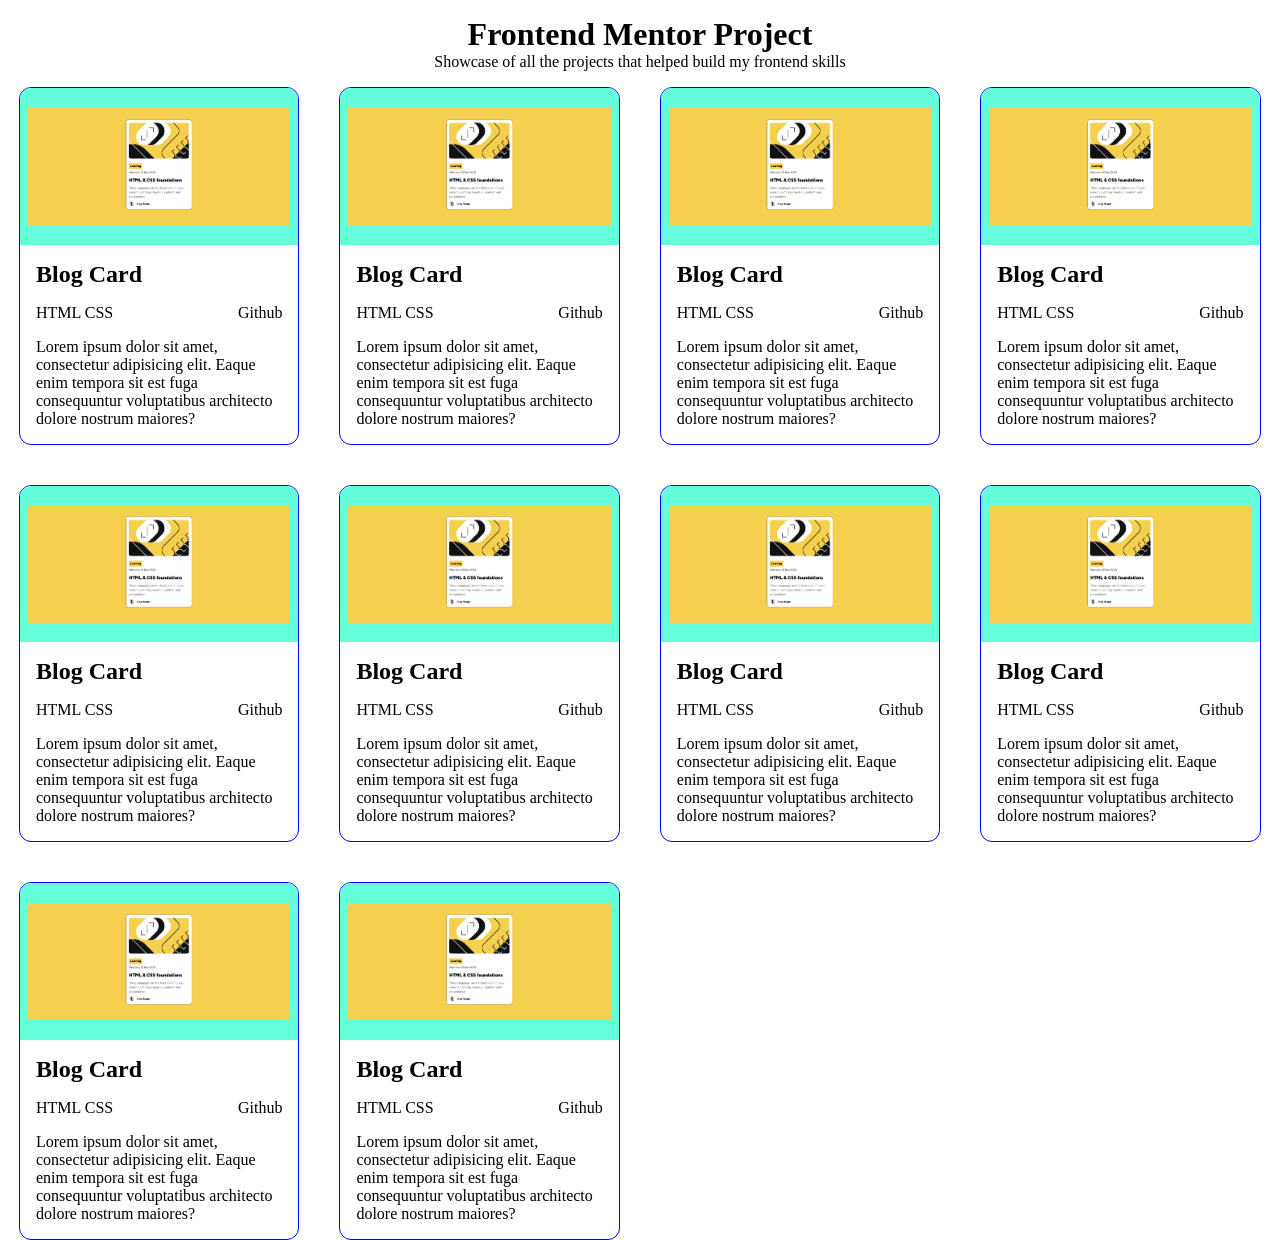
==== frontend-projects/index.html @ eab8a171 "Add frontend project images and create index and style files for project part of my portfolio" ====
<!doctype html>
<html lang="en">
  <head>
    <meta charset="UTF-8" />
    <meta name="viewport" content="width=device-width, initial-scale=1.0" />
    <title>My Frontend Mentor Projects</title>
    <link rel="stylesheet" href="style.css" />
  </head>
  <body>
    <header class="project-details">
      <h1 class="project-title">Frontend Mentor Project</h1>
      <p class="project-subtitle">
        Showcase of all the projects that helped build my frontend skills
      </p>
    </header>
    <div class="project-list">
      <main class="project-container">
      <section class="project-card">
        <div class="project-img">
          <img
            src="./frontend-project-images/blog-card.png"
            alt="image of project 1"
          />
        </div>
        <article class="project-content">
          <h2 class="project-name"><a href="">Blog Card</a></h2>
          <section class="project-stack">
            <div class="stack">
              <span class="blue">HTML</span>
              <span class="blue">CSS</span>
            </div>

            <div class="github-repo"><a href="">Github</a></div>
          </section>
          <p class="project-summary">
            Lorem ipsum dolor sit amet, consectetur adipisicing elit. Eaque enim
            tempora sit est fuga consequuntur voluptatibus architecto dolore
            nostrum maiores?
          </p>
        </article>
      </section>
      <section class="project-card">
        <div class="project-img">
          <img
            src="./frontend-project-images/blog-card.png"
            alt="image of project 1"
          />
        </div>
        <article class="project-content">
          <h2 class="project-name"><a href="">Blog Card</a></h2>
          <section class="project-stack">
            <div class="stack">
              <span class="blue">HTML</span>
              <span class="blue">CSS</span>
            </div>

            <div class="github-repo"><a href="">Github</a></div>
          </section>
          <p class="project-summary">
            Lorem ipsum dolor sit amet, consectetur adipisicing elit. Eaque enim
            tempora sit est fuga consequuntur voluptatibus architecto dolore
            nostrum maiores?
          </p>
        </article>
      </section>
      <section class="project-card">
        <div class="project-img">
          <img
            src="./frontend-project-images/blog-card.png"
            alt="image of project 1"
          />
        </div>
        <article class="project-content">
          <h2 class="project-name"><a href="">Blog Card</a></h2>
          <section class="project-stack">
            <div class="stack">
              <span class="blue">HTML</span>
              <span class="blue">CSS</span>
            </div>

            <div class="github-repo"><a href="">Github</a></div>
          </section>
          <p class="project-summary">
            Lorem ipsum dolor sit amet, consectetur adipisicing elit. Eaque enim
            tempora sit est fuga consequuntur voluptatibus architecto dolore
            nostrum maiores?
          </p>
        </article>
      </section>
      <section class="project-card">
        <div class="project-img">
          <img
            src="./frontend-project-images/blog-card.png"
            alt="image of project 1"
          />
        </div>
        <article class="project-content">
          <h2 class="project-name"><a href="">Blog Card</a></h2>
          <section class="project-stack">
            <div class="stack">
              <span class="blue">HTML</span>
              <span class="blue">CSS</span>
            </div>

            <div class="github-repo"><a href="">Github</a></div>
          </section>
          <p class="project-summary">
            Lorem ipsum dolor sit amet, consectetur adipisicing elit. Eaque enim
            tempora sit est fuga consequuntur voluptatibus architecto dolore
            nostrum maiores?
          </p>
        </article>
      </section>
      <section class="project-card">
        <div class="project-img">
          <img
            src="./frontend-project-images/blog-card.png"
            alt="image of project 1"
          />
        </div>
        <article class="project-content">
          <h2 class="project-name"><a href="">Blog Card</a></h2>
          <section class="project-stack">
            <div class="stack">
              <span class="blue">HTML</span>
              <span class="blue">CSS</span>
            </div>

            <div class="github-repo"><a href="">Github</a></div>
          </section>
          <p class="project-summary">
            Lorem ipsum dolor sit amet, consectetur adipisicing elit. Eaque enim
            tempora sit est fuga consequuntur voluptatibus architecto dolore
            nostrum maiores?
          </p>
        </article>
      </section>
      <section class="project-card">
        <div class="project-img">
          <img
            src="./frontend-project-images/blog-card.png"
            alt="image of project 1"
          />
        </div>
        <article class="project-content">
          <h2 class="project-name"><a href="">Blog Card</a></h2>
          <section class="project-stack">
            <div class="stack">
              <span class="blue">HTML</span>
              <span class="blue">CSS</span>
            </div>

            <div class="github-repo"><a href="">Github</a></div>
          </section>
          <p class="project-summary">
            Lorem ipsum dolor sit amet, consectetur adipisicing elit. Eaque enim
            tempora sit est fuga consequuntur voluptatibus architecto dolore
            nostrum maiores?
          </p>
        </article>
      </section>
      <section class="project-card">
        <div class="project-img">
          <img
            src="./frontend-project-images/blog-card.png"
            alt="image of project 1"
          />
        </div>
        <article class="project-content">
          <h2 class="project-name"><a href="">Blog Card</a></h2>
          <section class="project-stack">
            <div class="stack">
              <span class="blue">HTML</span>
              <span class="blue">CSS</span>
            </div>

            <div class="github-repo"><a href="">Github</a></div>
          </section>
          <p class="project-summary">
            Lorem ipsum dolor sit amet, consectetur adipisicing elit. Eaque enim
            tempora sit est fuga consequuntur voluptatibus architecto dolore
            nostrum maiores?
          </p>
        </article>
      </section>
      <section class="project-card">
        <div class="project-img">
          <img
            src="./frontend-project-images/blog-card.png"
            alt="image of project 1"
          />
        </div>
        <article class="project-content">
          <h2 class="project-name"><a href="">Blog Card</a></h2>
          <section class="project-stack">
            <div class="stack">
              <span class="blue">HTML</span>
              <span class="blue">CSS</span>
            </div>

            <div class="github-repo"><a href="">Github</a></div>
          </section>
          <p class="project-summary">
            Lorem ipsum dolor sit amet, consectetur adipisicing elit. Eaque enim
            tempora sit est fuga consequuntur voluptatibus architecto dolore
            nostrum maiores?
          </p>
        </article>
      </section>
      <section class="project-card">
        <div class="project-img">
          <img
            src="./frontend-project-images/blog-card.png"
            alt="image of project 1"
          />
        </div>
        <article class="project-content">
          <h2 class="project-name"><a href="">Blog Card</a></h2>
          <section class="project-stack">
            <div class="stack">
              <span class="blue">HTML</span>
              <span class="blue">CSS</span>
            </div>

            <div class="github-repo"><a href="">Github</a></div>
          </section>
          <p class="project-summary">
            Lorem ipsum dolor sit amet, consectetur adipisicing elit. Eaque enim
            tempora sit est fuga consequuntur voluptatibus architecto dolore
            nostrum maiores?
          </p>
        </article>
      </section>
      <section class="project-card">
        <div class="project-img">
          <img
            src="./frontend-project-images/blog-card.png"
            alt="image of project 1"
          />
        </div>
        <article class="project-content">
          <h2 class="project-name"><a href="">Blog Card</a></h2>
          <section class="project-stack">
            <div class="stack">
              <span class="blue">HTML</span>
              <span class="blue">CSS</span>
            </div>

            <div class="github-repo"><a href="">Github</a></div>
          </section>
          <p class="project-summary">
            Lorem ipsum dolor sit amet, consectetur adipisicing elit. Eaque enim
            tempora sit est fuga consequuntur voluptatibus architecto dolore
            nostrum maiores?
          </p>
        </article>
      </section>
      </main>
    </div>
  </body>
</html>
---- frontend-projects/style.css ----
*,
*::before,
*::after {
  box-sizing: border-box;
  margin: 0;
  padding: 0;
}
:root{
  --main-bg-color : #1a1a1a;
  --secondary-color : #64ffda;
  --neutral: #ffffff;

}
body {
  padding-inline: 1.2em;
  min-height: 100dvh;
  width: 100%;
  /* color: var(--neutral); */
  /* background-color: var(--main-bg-color); */
}
.project-details {
  text-align: center;
  padding: 1em;
}
.project-list {
  width: 100%;
  container: project-list / inline-size;
}

.project-container {
  display: grid;
  grid-template-columns: minmax(0, 1fr);
  justify-content: center;
  align-items: center;
  gap: 2.5em;
  width: 100%;
}

.project-card {
  border: 1px blue solid;
  width: 100%;
  display: flex;
  flex-direction: column;
  align-items: center;
  justify-content: center;
  border-radius: 12px;
  overflow: hidden;
}
img {
  vertical-align: middle;
}
.project-img{
  width: 100%;
  aspect-ratio: 16 /9;
  display: grid;
  place-items: center;
  overflow: hidden;
  padding: 0.5rem;
  background-color: var(--secondary-color);
}
.project-img img {
  width: auto;
  height: auto;
  max-width: 100%;
  max-height: 100%;
  object-fit: contain;
}
.project-content {
  display: flex;
  flex-direction: column;
  justify-content: center;
  align-items: start;
  width: 100%;
  gap: clamp(0.5rem, 15vw, 1rem);
  padding: clamp(0.2rem, 5vw, 1rem);
}
.project-stack {
  display: flex;
  justify-content: center;
  justify-content: space-between;
  align-items: center;
  width: 100%;
  /* gap: clamp(1rem, 15vw, 2rem); */
}
a{
  color: black;
  text-decoration: none;
}
a:hover,
a:focus-visible{
  text-decoration:underline;
}

@container project-list (min-width: 34rem) {
  .project-container {
    grid-template-columns: repeat(2, minmax(0, 1fr));
  }

  .project-content {
    gap: 1rem;
    padding: 1rem;
  }
}

@container project-list (min-width: 52rem) {
  .project-container {
    grid-template-columns: repeat(3, minmax(0, 1fr));
  }
}

@container project-list (min-width: 70rem) {
  .project-container {
    grid-template-columns: repeat(4, minmax(0, 1fr));
  }
}
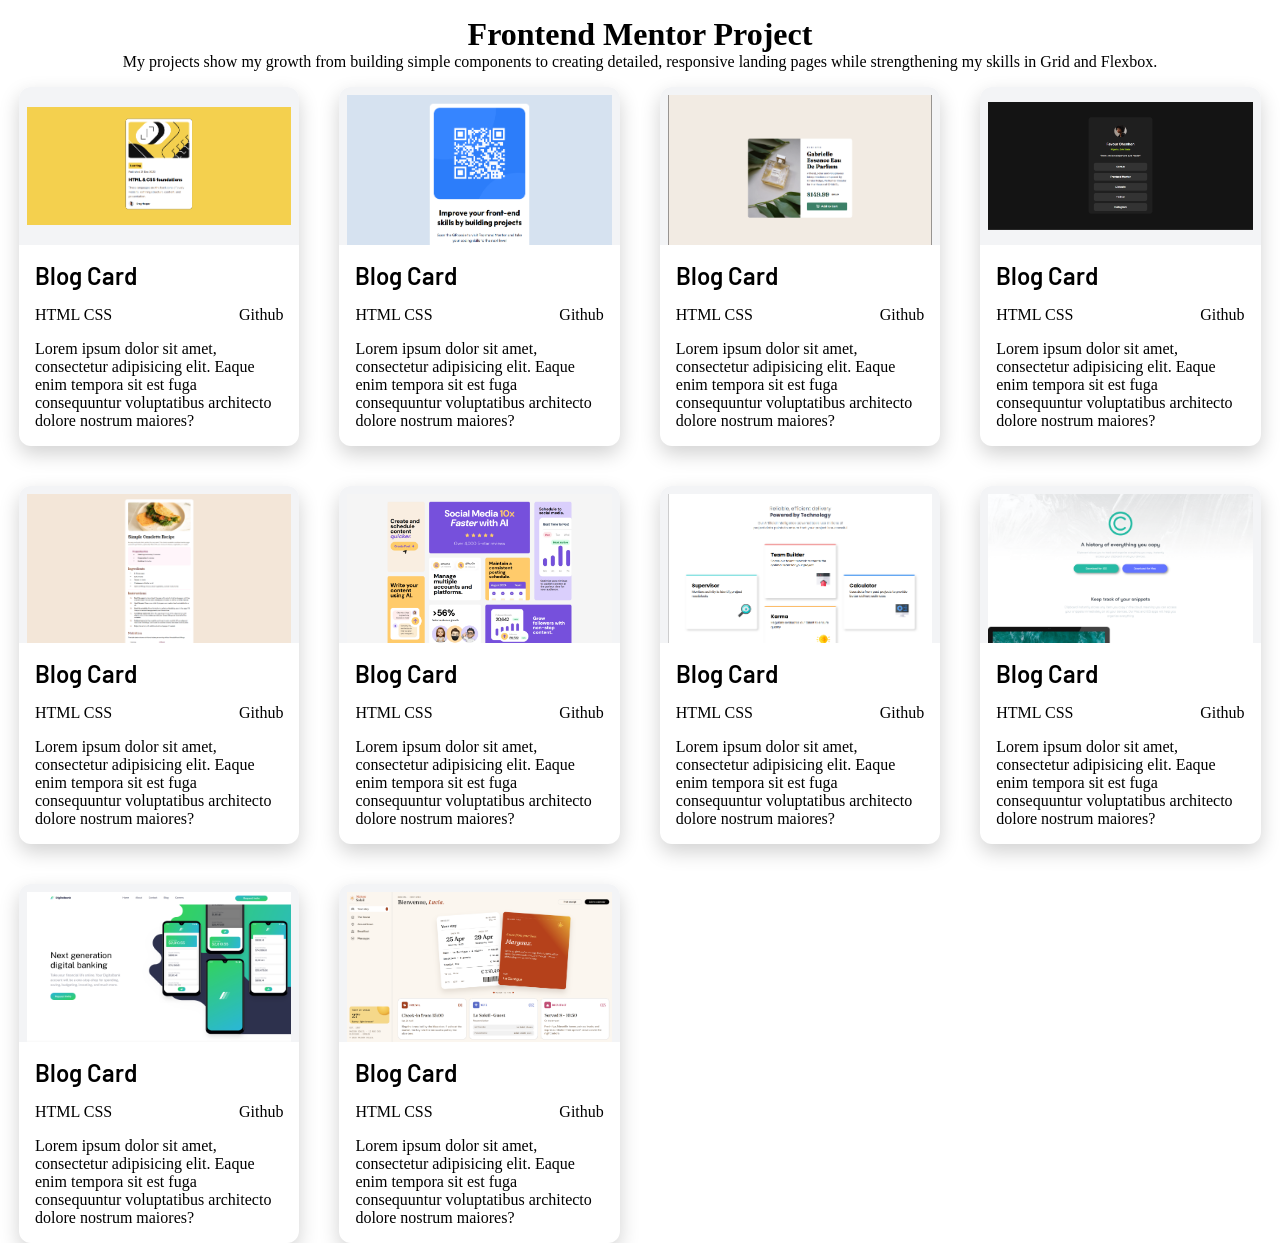
==== commit a3eda5c9: "Update project descriptions and replace image sources in index.html; enhance styles in style.css and" ====
--- a/frontend-projects/index.html
+++ b/frontend-projects/index.html
@@ -10,7 +10,7 @@
     <header class="project-details">
       <h1 class="project-title">Frontend Mentor Project</h1>
       <p class="project-subtitle">
-        Showcase of all the projects that helped build my frontend skills
+        My projects show my growth from building simple components to creating detailed, responsive landing pages while strengthening my skills in Grid and Flexbox.
       </p>
     </header>
     <div class="project-list">
@@ -42,199 +42,199 @@
       <section class="project-card">
         <div class="project-img">
           <img
-            src="./frontend-project-images/blog-card.png"
-            alt="image of project 1"
-          />
-        </div>
-        <article class="project-content">
-          <h2 class="project-name"><a href="">Blog Card</a></h2>
-          <section class="project-stack">
-            <div class="stack">
-              <span class="blue">HTML</span>
-              <span class="blue">CSS</span>
-            </div>
-
-            <div class="github-repo"><a href="">Github</a></div>
-          </section>
-          <p class="project-summary">
-            Lorem ipsum dolor sit amet, consectetur adipisicing elit. Eaque enim
-            tempora sit est fuga consequuntur voluptatibus architecto dolore
-            nostrum maiores?
-          </p>
-        </article>
-      </section>
-      <section class="project-card">
-        <div class="project-img">
-          <img
-            src="./frontend-project-images/blog-card.png"
-            alt="image of project 1"
-          />
-        </div>
-        <article class="project-content">
-          <h2 class="project-name"><a href="">Blog Card</a></h2>
-          <section class="project-stack">
-            <div class="stack">
-              <span class="blue">HTML</span>
-              <span class="blue">CSS</span>
-            </div>
-
-            <div class="github-repo"><a href="">Github</a></div>
-          </section>
-          <p class="project-summary">
-            Lorem ipsum dolor sit amet, consectetur adipisicing elit. Eaque enim
-            tempora sit est fuga consequuntur voluptatibus architecto dolore
-            nostrum maiores?
-          </p>
-        </article>
-      </section>
-      <section class="project-card">
-        <div class="project-img">
-          <img
-            src="./frontend-project-images/blog-card.png"
-            alt="image of project 1"
-          />
-        </div>
-        <article class="project-content">
-          <h2 class="project-name"><a href="">Blog Card</a></h2>
-          <section class="project-stack">
-            <div class="stack">
-              <span class="blue">HTML</span>
-              <span class="blue">CSS</span>
-            </div>
-
-            <div class="github-repo"><a href="">Github</a></div>
-          </section>
-          <p class="project-summary">
-            Lorem ipsum dolor sit amet, consectetur adipisicing elit. Eaque enim
-            tempora sit est fuga consequuntur voluptatibus architecto dolore
-            nostrum maiores?
-          </p>
-        </article>
-      </section>
-      <section class="project-card">
-        <div class="project-img">
-          <img
-            src="./frontend-project-images/blog-card.png"
-            alt="image of project 1"
-          />
-        </div>
-        <article class="project-content">
-          <h2 class="project-name"><a href="">Blog Card</a></h2>
-          <section class="project-stack">
-            <div class="stack">
-              <span class="blue">HTML</span>
-              <span class="blue">CSS</span>
-            </div>
-
-            <div class="github-repo"><a href="">Github</a></div>
-          </section>
-          <p class="project-summary">
-            Lorem ipsum dolor sit amet, consectetur adipisicing elit. Eaque enim
-            tempora sit est fuga consequuntur voluptatibus architecto dolore
-            nostrum maiores?
-          </p>
-        </article>
-      </section>
-      <section class="project-card">
-        <div class="project-img">
-          <img
-            src="./frontend-project-images/blog-card.png"
-            alt="image of project 1"
-          />
-        </div>
-        <article class="project-content">
-          <h2 class="project-name"><a href="">Blog Card</a></h2>
-          <section class="project-stack">
-            <div class="stack">
-              <span class="blue">HTML</span>
-              <span class="blue">CSS</span>
-            </div>
-
-            <div class="github-repo"><a href="">Github</a></div>
-          </section>
-          <p class="project-summary">
-            Lorem ipsum dolor sit amet, consectetur adipisicing elit. Eaque enim
-            tempora sit est fuga consequuntur voluptatibus architecto dolore
-            nostrum maiores?
-          </p>
-        </article>
-      </section>
-      <section class="project-card">
-        <div class="project-img">
-          <img
-            src="./frontend-project-images/blog-card.png"
-            alt="image of project 1"
-          />
-        </div>
-        <article class="project-content">
-          <h2 class="project-name"><a href="">Blog Card</a></h2>
-          <section class="project-stack">
-            <div class="stack">
-              <span class="blue">HTML</span>
-              <span class="blue">CSS</span>
-            </div>
-
-            <div class="github-repo"><a href="">Github</a></div>
-          </section>
-          <p class="project-summary">
-            Lorem ipsum dolor sit amet, consectetur adipisicing elit. Eaque enim
-            tempora sit est fuga consequuntur voluptatibus architecto dolore
-            nostrum maiores?
-          </p>
-        </article>
-      </section>
-      <section class="project-card">
-        <div class="project-img">
-          <img
-            src="./frontend-project-images/blog-card.png"
-            alt="image of project 1"
-          />
-        </div>
-        <article class="project-content">
-          <h2 class="project-name"><a href="">Blog Card</a></h2>
-          <section class="project-stack">
-            <div class="stack">
-              <span class="blue">HTML</span>
-              <span class="blue">CSS</span>
-            </div>
-
-            <div class="github-repo"><a href="">Github</a></div>
-          </section>
-          <p class="project-summary">
-            Lorem ipsum dolor sit amet, consectetur adipisicing elit. Eaque enim
-            tempora sit est fuga consequuntur voluptatibus architecto dolore
-            nostrum maiores?
-          </p>
-        </article>
-      </section>
-      <section class="project-card">
-        <div class="project-img">
-          <img
-            src="./frontend-project-images/blog-card.png"
-            alt="image of project 1"
-          />
-        </div>
-        <article class="project-content">
-          <h2 class="project-name"><a href="">Blog Card</a></h2>
-          <section class="project-stack">
-            <div class="stack">
-              <span class="blue">HTML</span>
-              <span class="blue">CSS</span>
-            </div>
-
-            <div class="github-repo"><a href="">Github</a></div>
-          </section>
-          <p class="project-summary">
-            Lorem ipsum dolor sit amet, consectetur adipisicing elit. Eaque enim
-            tempora sit est fuga consequuntur voluptatibus architecto dolore
-            nostrum maiores?
-          </p>
-        </article>
-      </section>
-      <section class="project-card">
-        <div class="project-img">
-          <img
-            src="./frontend-project-images/blog-card.png"
+            src="./frontend-project-images/Qrcode.png"
+            alt="image of project 1"
+          />
+        </div>
+        <article class="project-content">
+          <h2 class="project-name"><a href="">Blog Card</a></h2>
+          <section class="project-stack">
+            <div class="stack">
+              <span class="blue">HTML</span>
+              <span class="blue">CSS</span>
+            </div>
+
+            <div class="github-repo"><a href="">Github</a></div>
+          </section>
+          <p class="project-summary">
+            Lorem ipsum dolor sit amet, consectetur adipisicing elit. Eaque enim
+            tempora sit est fuga consequuntur voluptatibus architecto dolore
+            nostrum maiores?
+          </p>
+        </article>
+      </section>
+      <section class="project-card">
+        <div class="project-img">
+          <img
+            src="./frontend-project-images/product-card.png"
+            alt="image of project 1"
+          />
+        </div>
+        <article class="project-content">
+          <h2 class="project-name"><a href="">Blog Card</a></h2>
+          <section class="project-stack">
+            <div class="stack">
+              <span class="blue">HTML</span>
+              <span class="blue">CSS</span>
+            </div>
+
+            <div class="github-repo"><a href="">Github</a></div>
+          </section>
+          <p class="project-summary">
+            Lorem ipsum dolor sit amet, consectetur adipisicing elit. Eaque enim
+            tempora sit est fuga consequuntur voluptatibus architecto dolore
+            nostrum maiores?
+          </p>
+        </article>
+      </section>
+      <section class="project-card">
+        <div class="project-img">
+          <img
+            src="./frontend-project-images/social-link-card.png"
+            alt="image of project 1"
+          />
+        </div>
+        <article class="project-content">
+          <h2 class="project-name"><a href="">Blog Card</a></h2>
+          <section class="project-stack">
+            <div class="stack">
+              <span class="blue">HTML</span>
+              <span class="blue">CSS</span>
+            </div>
+
+            <div class="github-repo"><a href="">Github</a></div>
+          </section>
+          <p class="project-summary">
+            Lorem ipsum dolor sit amet, consectetur adipisicing elit. Eaque enim
+            tempora sit est fuga consequuntur voluptatibus architecto dolore
+            nostrum maiores?
+          </p>
+        </article>
+      </section>
+      <section class="project-card">
+        <div class="project-img">
+          <img
+            src="./frontend-project-images/recipe-card.png"
+            alt="image of project 1"
+          />
+        </div>
+        <article class="project-content">
+          <h2 class="project-name"><a href="">Blog Card</a></h2>
+          <section class="project-stack">
+            <div class="stack">
+              <span class="blue">HTML</span>
+              <span class="blue">CSS</span>
+            </div>
+
+            <div class="github-repo"><a href="">Github</a></div>
+          </section>
+          <p class="project-summary">
+            Lorem ipsum dolor sit amet, consectetur adipisicing elit. Eaque enim
+            tempora sit est fuga consequuntur voluptatibus architecto dolore
+            nostrum maiores?
+          </p>
+        </article>
+      </section>
+      <section class="project-card">
+        <div class="project-img">
+          <img
+            src="./frontend-project-images/bento-card.png"
+            alt="image of project 1"
+          />
+        </div>
+        <article class="project-content">
+          <h2 class="project-name"><a href="">Blog Card</a></h2>
+          <section class="project-stack">
+            <div class="stack">
+              <span class="blue">HTML</span>
+              <span class="blue">CSS</span>
+            </div>
+
+            <div class="github-repo"><a href="">Github</a></div>
+          </section>
+          <p class="project-summary">
+            Lorem ipsum dolor sit amet, consectetur adipisicing elit. Eaque enim
+            tempora sit est fuga consequuntur voluptatibus architecto dolore
+            nostrum maiores?
+          </p>
+        </article>
+      </section>
+      <section class="project-card">
+        <div class="project-img">
+          <img
+            src="./frontend-project-images/four-cards.png"
+            alt="image of project 1"
+          />
+        </div>
+        <article class="project-content">
+          <h2 class="project-name"><a href="">Blog Card</a></h2>
+          <section class="project-stack">
+            <div class="stack">
+              <span class="blue">HTML</span>
+              <span class="blue">CSS</span>
+            </div>
+
+            <div class="github-repo"><a href="">Github</a></div>
+          </section>
+          <p class="project-summary">
+            Lorem ipsum dolor sit amet, consectetur adipisicing elit. Eaque enim
+            tempora sit est fuga consequuntur voluptatibus architecto dolore
+            nostrum maiores?
+          </p>
+        </article>
+      </section>
+      <section class="project-card">
+        <div class="project-img">
+          <img
+            src="./frontend-project-images/clipboard-landing-page.png"
+            alt="image of project 1"
+          />
+        </div>
+        <article class="project-content">
+          <h2 class="project-name"><a href="">Blog Card</a></h2>
+          <section class="project-stack">
+            <div class="stack">
+              <span class="blue">HTML</span>
+              <span class="blue">CSS</span>
+            </div>
+
+            <div class="github-repo"><a href="">Github</a></div>
+          </section>
+          <p class="project-summary">
+            Lorem ipsum dolor sit amet, consectetur adipisicing elit. Eaque enim
+            tempora sit est fuga consequuntur voluptatibus architecto dolore
+            nostrum maiores?
+          </p>
+        </article>
+      </section>
+      <section class="project-card">
+        <div class="project-img">
+          <img
+            src="./frontend-project-images/digitalbank-page.png"
+            alt="image of project 1"
+          />
+        </div>
+        <article class="project-content">
+          <h2 class="project-name"><a href="">Blog Card</a></h2>
+          <section class="project-stack">
+            <div class="stack">
+              <span class="blue">HTML</span>
+              <span class="blue">CSS</span>
+            </div>
+
+            <div class="github-repo"><a href="">Github</a></div>
+          </section>
+          <p class="project-summary">
+            Lorem ipsum dolor sit amet, consectetur adipisicing elit. Eaque enim
+            tempora sit est fuga consequuntur voluptatibus architecto dolore
+            nostrum maiores?
+          </p>
+        </article>
+      </section>
+      <section class="project-card">
+        <div class="project-img">
+          <img
+            src="./frontend-project-images/hostel-landing-page.png"
             alt="image of project 1"
           />
         </div>
--- a/frontend-projects/style.css
+++ b/frontend-projects/style.css
@@ -1,3 +1,4 @@
+@import url('https://fonts.googleapis.com/css2?family=Barlow:ital,wght@0,100;0,200;0,300;0,400;0,500;0,600;0,700;0,800;0,900;1,100;1,200;1,300;1,400;1,500;1,600;1,700;1,800;1,900&family=Heebo:wght@100..900&display=swap');
 *,
 *::before,
 *::after {
@@ -9,12 +10,15 @@
   --main-bg-color : #1a1a1a;
   --secondary-color : #64ffda;
   --neutral: #ffffff;
-
+ --preview-bg: #f3f4f6;
+ --main-text:  "Heebo", sans-serif;
+ --header-text : "Barlow", sans-serif;
 }
 body {
   padding-inline: 1.2em;
   min-height: 100dvh;
   width: 100%;
+
   /* color: var(--neutral); */
   /* background-color: var(--main-bg-color); */
 }
@@ -26,7 +30,13 @@
   width: 100%;
   container: project-list / inline-size;
 }
-
+h2{
+  font-family: var(--header-text);
+  font-weight: 600;
+}
+p{
+  font-family: var(--main-bg-color);
+}
 .project-container {
   display: grid;
   grid-template-columns: minmax(0, 1fr);
@@ -37,8 +47,9 @@
 }
 
 .project-card {
-  border: 1px blue solid;
+  /* border: 1px blue solid; */
   width: 100%;
+  box-shadow: 0 8px 20px rgb(0 0 0 / 18%);
   display: flex;
   flex-direction: column;
   align-items: center;
@@ -56,7 +67,7 @@
   place-items: center;
   overflow: hidden;
   padding: 0.5rem;
-  background-color: var(--secondary-color);
+ background-color: var(--preview-bg);
 }
 .project-img img {
   width: auto;
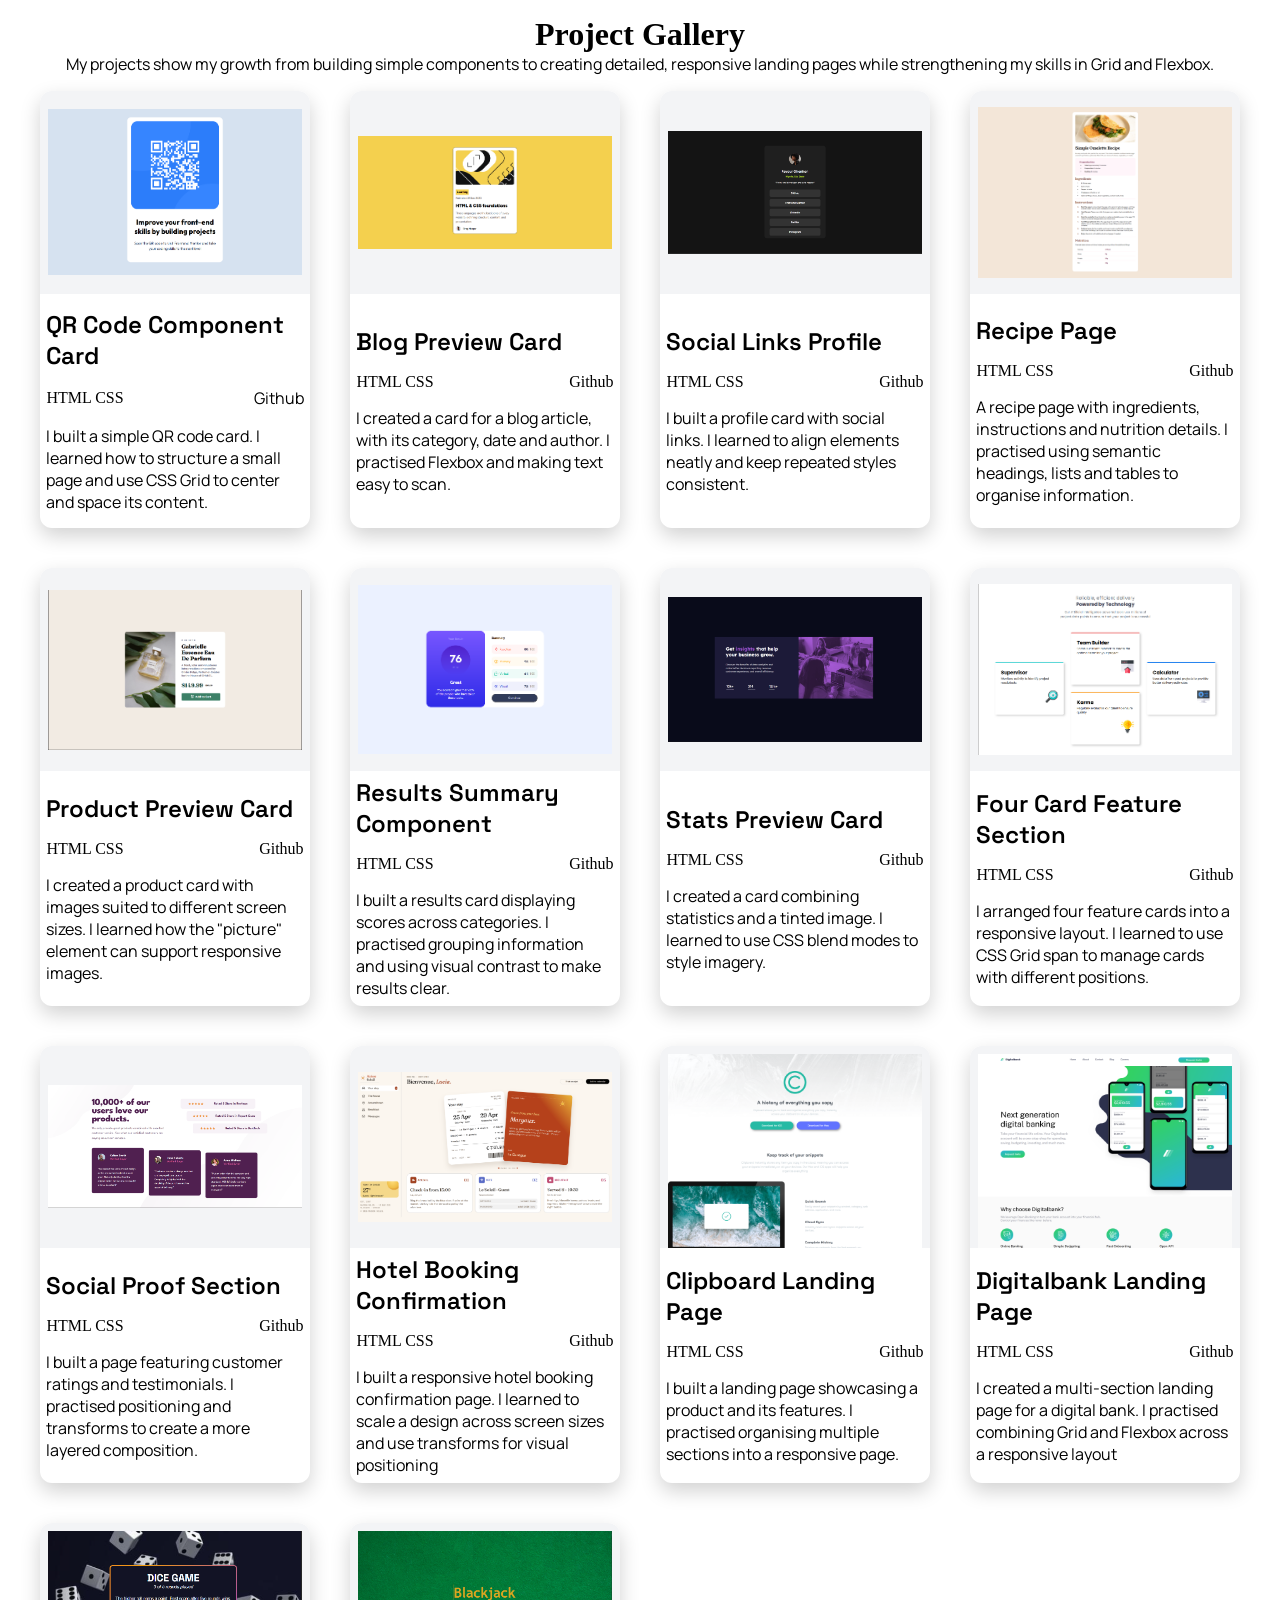
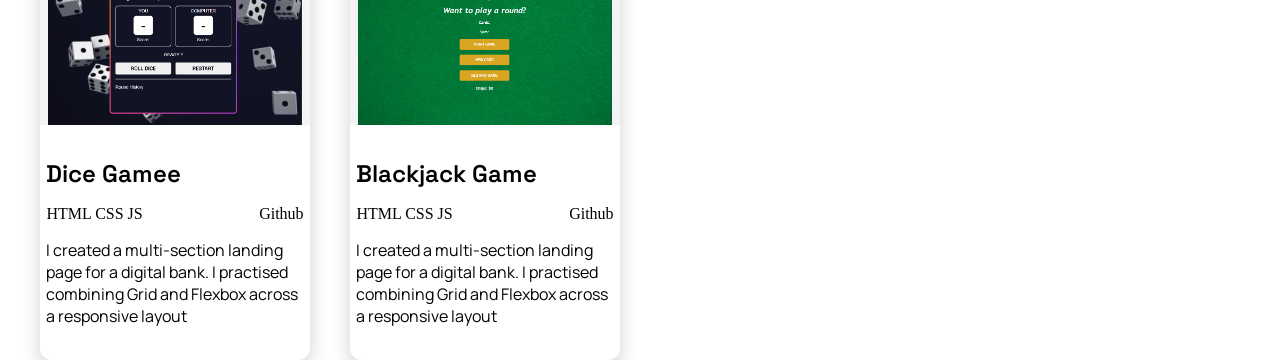
==== commit f994ef35: "Add project gallery and update project details in index.html; include new images for frontend projec" ====
--- a/frontend-projects/index.html
+++ b/frontend-projects/index.html
@@ -4,258 +4,333 @@
     <meta charset="UTF-8" />
     <meta name="viewport" content="width=device-width, initial-scale=1.0" />
     <title>My Frontend Mentor Projects</title>
-    <link rel="stylesheet" href="style.css" />
+    <link rel="stylesheet" href="gallery.css" />
   </head>
   <body>
     <header class="project-details">
-      <h1 class="project-title">Frontend Mentor Project</h1>
+      <h1 class="project-title">Project Gallery</h1>
       <p class="project-subtitle">
         My projects show my growth from building simple components to creating detailed, responsive landing pages while strengthening my skills in Grid and Flexbox.
       </p>
     </header>
-    <div class="project-list">
-      <main class="project-container">
-      <section class="project-card">
-        <div class="project-img">
-          <img
-            src="./frontend-project-images/blog-card.png"
-            alt="image of project 1"
-          />
-        </div>
-        <article class="project-content">
-          <h2 class="project-name"><a href="">Blog Card</a></h2>
-          <section class="project-stack">
-            <div class="stack">
-              <span class="blue">HTML</span>
-              <span class="blue">CSS</span>
-            </div>
-
-            <div class="github-repo"><a href="">Github</a></div>
-          </section>
-          <p class="project-summary">
-            Lorem ipsum dolor sit amet, consectetur adipisicing elit. Eaque enim
-            tempora sit est fuga consequuntur voluptatibus architecto dolore
-            nostrum maiores?
-          </p>
-        </article>
-      </section>
-      <section class="project-card">
-        <div class="project-img">
-          <img
-            src="./frontend-project-images/Qrcode.png"
-            alt="image of project 1"
-          />
-        </div>
-        <article class="project-content">
-          <h2 class="project-name"><a href="">Blog Card</a></h2>
-          <section class="project-stack">
-            <div class="stack">
-              <span class="blue">HTML</span>
-              <span class="blue">CSS</span>
-            </div>
-
-            <div class="github-repo"><a href="">Github</a></div>
-          </section>
-          <p class="project-summary">
-            Lorem ipsum dolor sit amet, consectetur adipisicing elit. Eaque enim
-            tempora sit est fuga consequuntur voluptatibus architecto dolore
-            nostrum maiores?
-          </p>
-        </article>
-      </section>
-      <section class="project-card">
-        <div class="project-img">
-          <img
-            src="./frontend-project-images/product-card.png"
-            alt="image of project 1"
-          />
-        </div>
-        <article class="project-content">
-          <h2 class="project-name"><a href="">Blog Card</a></h2>
-          <section class="project-stack">
-            <div class="stack">
-              <span class="blue">HTML</span>
-              <span class="blue">CSS</span>
-            </div>
-
-            <div class="github-repo"><a href="">Github</a></div>
-          </section>
-          <p class="project-summary">
-            Lorem ipsum dolor sit amet, consectetur adipisicing elit. Eaque enim
-            tempora sit est fuga consequuntur voluptatibus architecto dolore
-            nostrum maiores?
-          </p>
-        </article>
-      </section>
-      <section class="project-card">
-        <div class="project-img">
-          <img
-            src="./frontend-project-images/social-link-card.png"
-            alt="image of project 1"
-          />
-        </div>
-        <article class="project-content">
-          <h2 class="project-name"><a href="">Blog Card</a></h2>
-          <section class="project-stack">
-            <div class="stack">
-              <span class="blue">HTML</span>
-              <span class="blue">CSS</span>
-            </div>
-
-            <div class="github-repo"><a href="">Github</a></div>
-          </section>
-          <p class="project-summary">
-            Lorem ipsum dolor sit amet, consectetur adipisicing elit. Eaque enim
-            tempora sit est fuga consequuntur voluptatibus architecto dolore
-            nostrum maiores?
-          </p>
-        </article>
-      </section>
-      <section class="project-card">
-        <div class="project-img">
-          <img
-            src="./frontend-project-images/recipe-card.png"
-            alt="image of project 1"
-          />
-        </div>
-        <article class="project-content">
-          <h2 class="project-name"><a href="">Blog Card</a></h2>
-          <section class="project-stack">
-            <div class="stack">
-              <span class="blue">HTML</span>
-              <span class="blue">CSS</span>
-            </div>
-
-            <div class="github-repo"><a href="">Github</a></div>
-          </section>
-          <p class="project-summary">
-            Lorem ipsum dolor sit amet, consectetur adipisicing elit. Eaque enim
-            tempora sit est fuga consequuntur voluptatibus architecto dolore
-            nostrum maiores?
-          </p>
-        </article>
-      </section>
-      <section class="project-card">
-        <div class="project-img">
-          <img
-            src="./frontend-project-images/bento-card.png"
-            alt="image of project 1"
-          />
-        </div>
-        <article class="project-content">
-          <h2 class="project-name"><a href="">Blog Card</a></h2>
-          <section class="project-stack">
-            <div class="stack">
-              <span class="blue">HTML</span>
-              <span class="blue">CSS</span>
-            </div>
-
-            <div class="github-repo"><a href="">Github</a></div>
-          </section>
-          <p class="project-summary">
-            Lorem ipsum dolor sit amet, consectetur adipisicing elit. Eaque enim
-            tempora sit est fuga consequuntur voluptatibus architecto dolore
-            nostrum maiores?
-          </p>
-        </article>
-      </section>
-      <section class="project-card">
-        <div class="project-img">
-          <img
-            src="./frontend-project-images/four-cards.png"
-            alt="image of project 1"
-          />
-        </div>
-        <article class="project-content">
-          <h2 class="project-name"><a href="">Blog Card</a></h2>
-          <section class="project-stack">
-            <div class="stack">
-              <span class="blue">HTML</span>
-              <span class="blue">CSS</span>
-            </div>
-
-            <div class="github-repo"><a href="">Github</a></div>
-          </section>
-          <p class="project-summary">
-            Lorem ipsum dolor sit amet, consectetur adipisicing elit. Eaque enim
-            tempora sit est fuga consequuntur voluptatibus architecto dolore
-            nostrum maiores?
-          </p>
-        </article>
-      </section>
-      <section class="project-card">
-        <div class="project-img">
-          <img
-            src="./frontend-project-images/clipboard-landing-page.png"
-            alt="image of project 1"
-          />
-        </div>
-        <article class="project-content">
-          <h2 class="project-name"><a href="">Blog Card</a></h2>
-          <section class="project-stack">
-            <div class="stack">
-              <span class="blue">HTML</span>
-              <span class="blue">CSS</span>
-            </div>
-
-            <div class="github-repo"><a href="">Github</a></div>
-          </section>
-          <p class="project-summary">
-            Lorem ipsum dolor sit amet, consectetur adipisicing elit. Eaque enim
-            tempora sit est fuga consequuntur voluptatibus architecto dolore
-            nostrum maiores?
-          </p>
-        </article>
-      </section>
-      <section class="project-card">
-        <div class="project-img">
-          <img
-            src="./frontend-project-images/digitalbank-page.png"
-            alt="image of project 1"
-          />
-        </div>
-        <article class="project-content">
-          <h2 class="project-name"><a href="">Blog Card</a></h2>
-          <section class="project-stack">
-            <div class="stack">
-              <span class="blue">HTML</span>
-              <span class="blue">CSS</span>
-            </div>
-
-            <div class="github-repo"><a href="">Github</a></div>
-          </section>
-          <p class="project-summary">
-            Lorem ipsum dolor sit amet, consectetur adipisicing elit. Eaque enim
-            tempora sit est fuga consequuntur voluptatibus architecto dolore
-            nostrum maiores?
-          </p>
-        </article>
-      </section>
-      <section class="project-card">
-        <div class="project-img">
-          <img
-            src="./frontend-project-images/hostel-landing-page.png"
-            alt="image of project 1"
-          />
-        </div>
-        <article class="project-content">
-          <h2 class="project-name"><a href="">Blog Card</a></h2>
-          <section class="project-stack">
-            <div class="stack">
-              <span class="blue">HTML</span>
-              <span class="blue">CSS</span>
-            </div>
-
-            <div class="github-repo"><a href="">Github</a></div>
-          </section>
-          <p class="project-summary">
-            Lorem ipsum dolor sit amet, consectetur adipisicing elit. Eaque enim
-            tempora sit est fuga consequuntur voluptatibus architecto dolore
-            nostrum maiores?
-          </p>
-        </article>
-      </section>
-      </main>
-    </div>
+    <main class="project-list">
+      <section class="project-container">
+      <section class="project-card">
+        <div class="project-img">
+          <img
+            src="../images/frontend-project-images/Qrcode.png"
+            alt="image of Qr Card"
+          />
+        </div>
+        <article class="project-content">
+          <h2 class="project-name"><a href="https://my-qr-code-component-project.vercel.app/">QR Code Component Card</a></h2>
+          <section class="project-stack">
+            <div class="stack">
+              <span class="blue">HTML</span>
+              <span class="blue">CSS</span>
+            </div>
+
+            <p class="github-repo"><a href="">Github</a></p>
+          </section>
+          <p class="project-summary">
+           I built a simple QR code card. I learned how to structure a small page and use CSS Grid to center and space its content.
+          </p>
+        </article>
+      </section>
+      <section class="project-card">
+        <div class="project-img">
+          <img
+            src="../images/frontend-project-images/blog-card.png"
+            alt="image of Blog Preview Card"
+          />
+        </div>
+        <article class="project-content">
+          <h2 class="project-name"><a href="https://my-blog-preview-card.vercel.app/">Blog Preview Card</a></h2>
+          <section class="project-stack">
+            <div class="stack">
+              <span class="blue">HTML</span>
+              <span class="blue">CSS</span>
+            </div>
+
+            <div class="github-repo"><a href="">Github</a></div>
+          </section>
+          <p class="project-summary">
+         I created a card for a blog article, with its category, date and author. I practised Flexbox and making text easy to scan.
+          </p>
+        </article>
+      </section>
+      <section class="project-card">
+        <div class="project-img">
+          <img
+            src="../images/frontend-project-images/social-link-card.png"
+            alt="image of Social Links Profile"
+          />
+        </div>
+        <article class="project-content">
+          <h2 class="project-name"><a href="">Social Links Profile </a></h2>
+          <section class="project-stack">
+            <div class="stack">
+              <span class="blue">HTML</span>
+              <span class="blue">CSS</span>
+            </div>
+
+            <div class="github-repo"><a href="">Github</a></div>
+          </section>
+          <p class="project-summary">
+             I built a profile card with social links. I learned to align elements neatly and keep repeated styles consistent.
+          </p>
+        </article>
+      </section>
+      <section class="project-card">
+        <div class="project-img">
+          <img
+            src="../images/frontend-project-images/recipe-card.png"
+            alt="image of Recipe Page"
+          />
+        </div>
+        <article class="project-content">
+          <h2 class="project-name"><a href="https://main-recipe-page.vercel.app/">Recipe Page</a></h2>
+          <section class="project-stack">
+            <div class="stack">
+              <span class="blue">HTML</span>
+              <span class="blue">CSS</span>
+            </div>
+
+            <div class="github-repo"><a href="">Github</a></div>
+          </section>
+          <p class="project-summary">
+           A recipe page with ingredients, instructions and nutrition details. I practised using semantic headings, lists and tables to organise information.
+          </p>
+        </article>
+      </section>
+      <section class="project-card">
+        <div class="project-img">
+          <img
+            src="../images/frontend-project-images/product-card.png"
+            alt="image of Product Preview Card"
+          />
+        </div>
+        <article class="project-content">
+          <h2 class="project-name"><a href="https://product-review-card-delta.vercel.app/">Product Preview Card</a></h2>
+          <section class="project-stack">
+            <div class="stack">
+              <span class="blue">HTML</span>
+              <span class="blue">CSS</span>
+            </div>
+
+            <div class="github-repo"><a href="">Github</a></div>
+          </section>
+          <p class="project-summary">
+           I created a product card with images suited to different screen sizes. I learned how the "picture" element can support responsive images.
+          </p>
+        </article>
+      </section>
+      <section class="project-card">
+        <div class="project-img">
+          <img
+            src="../images/frontend-project-images/result-card.png"
+            alt="image of Results Summary Component"
+          />
+        </div>
+        <article class="project-content">
+          <h2 class="project-name"><a href="">Results Summary Component</a></h2>
+          <section class="project-stack">
+            <div class="stack">
+              <span class="blue">HTML</span>
+              <span class="blue">CSS</span>
+            </div>
+
+            <div class="github-repo"><a href="">Github</a></div>
+          </section>
+          <p class="project-summary">
+           I built a results card displaying scores across categories. I practised grouping information and using visual contrast to make results clear.
+          </p>
+        </article>
+      </section>
+      <section class="project-card">
+        <div class="project-img">
+          <img
+            src="../images/frontend-project-images/stats-card.png"
+            alt="image of Stats Preview Card"
+          />
+        </div>
+        <article class="project-content">
+          <h2 class="project-name"><a href="">Stats Preview Card</a></h2>
+          <section class="project-stack">
+            <div class="stack">
+              <span class="blue">HTML</span>
+              <span class="blue">CSS</span>
+            </div>
+
+            <div class="github-repo"><a href="">Github</a></div>
+          </section>
+          <p class="project-summary">
+          I created a card combining statistics and a tinted image. I learned to use CSS blend modes to style imagery.
+          </p>
+        </article>
+      </section>
+      <section class="project-card">
+        <div class="project-img">
+          <img
+            src="../images/frontend-project-images/four-cards.png"
+            alt="image of Four Card Feature Section"
+          />
+        </div>
+        <article class="project-content">
+          <h2 class="project-name"><a href="">Four Card Feature Section</a></h2>
+          <section class="project-stack">
+            <div class="stack">
+              <span class="blue">HTML</span>
+              <span class="blue">CSS</span>
+            </div>
+
+            <div class="github-repo"><a href="">Github</a></div>
+          </section>
+          <p class="project-summary">
+            I arranged four feature cards into a responsive layout. I learned to use CSS Grid span to manage cards with different positions.
+          </p>
+        </article>
+      </section>
+      <section class="project-card">
+        <div class="project-img">
+          <img
+            src="../images/frontend-project-images/social-proof-card.png"
+            alt="image of Social Proof Section"
+          />
+        </div>
+        <article class="project-content">
+          <h2 class="project-name"><a href="https://social-testimonial-proof-card.vercel.app/">Social Proof Section</a></h2>
+          <section class="project-stack">
+            <div class="stack">
+              <span class="blue">HTML</span>
+              <span class="blue">CSS</span>
+            </div>
+
+            <div class="github-repo"><a href="">Github</a></div>
+          </section>
+          <p class="project-summary">
+         I built a page featuring customer ratings and testimonials. I practised positioning and transforms to create a more layered composition.
+          </p>
+        </article>
+      </section>
+      <section class="project-card">
+        <div class="project-img">
+          <img
+            src="../images/frontend-project-images/hostel-landing-page.png"
+            alt="image of Hotel Booking Confirmation"
+          />
+        </div>
+        <article class="project-content">
+          <h2 class="project-name"><a href="https://hotel-booking-confirmation-page-seven.vercel.app/">Hotel Booking Confirmation</a></h2>
+          <section class="project-stack">
+            <div class="stack">
+              <span class="blue">HTML</span>
+              <span class="blue">CSS</span>
+            </div>
+
+            <div class="github-repo"><a href="">Github</a></div>
+          </section>
+          <p class="project-summary">
+             I built a responsive hotel booking confirmation page. I learned to scale a design across screen sizes and use transforms for visual positioning
+          </p>
+        </article>
+      </section>
+      <section class="project-card">
+        <div class="project-img">
+          <img
+            src="../images/frontend-project-images/clipboard-landing-page.png"
+            alt="image of Clipboard Landing Page"
+          />
+        </div>
+        <article class="project-content">
+          <h2 class="project-name"><a href="https://clipboard-landing-page-cyan-phi.vercel.app/">Clipboard Landing Page</a></h2>
+          <section class="project-stack">
+            <div class="stack">
+              <span class="blue">HTML</span>
+              <span class="blue">CSS</span>
+            </div>
+
+            <div class="github-repo"><a href="">Github</a></div>
+          </section>
+          <p class="project-summary">
+             I built a landing page showcasing a product and its features. I practised organising multiple sections into a responsive page.
+          </p>
+        </article>
+      </section>
+      <section class="project-card">
+        <div class="project-img">
+          <img
+            src="../images/frontend-project-images/digitalbank-page.png"
+            alt="image of Digitalbank Landing Page"
+          />
+        </div>
+        <article class="project-content">
+          <h2 class="project-name"><a href="https://digitalbank-landing-page-liart.vercel.app/">Digitalbank Landing Page</a></h2>
+          <section class="project-stack">
+            <div class="stack">
+              <span class="blue">HTML</span>
+              <span class="blue">CSS</span>
+            </div>
+
+            <div class="github-repo"><a href="">Github</a></div>
+          </section>
+          <p class="project-summary">
+            I created a multi-section landing page for a digital bank. I practised combining Grid and Flexbox across a responsive layout
+          </p>
+        </article>
+      </section>
+ <section class="project-card">
+        <div class="project-img">
+          <img
+            src="../images/dice (1).png"
+            alt="image of Digitalbank Landing Page"
+          />
+        </div>
+        <article class="project-content">
+          <h2 class="project-name"><a href="https://dice-game-lovat-six.vercel.app/">Dice Gamee</a></h2>
+          <section class="project-stack">
+            <div class="stack">
+              <span class="blue">HTML</span>
+              <span class="blue">CSS</span>
+                <span class="blue">JS</span>
+            </div>
+
+            <div class="github-repo"><a href="">Github</a></div>
+          </section>
+          <p class="project-summary">
+            I created a multi-section landing page for a digital bank. I practised combining Grid and Flexbox across a responsive layout
+          </p>
+        </article>
+      </section>
+      </div>
+      <section class="project-card">
+        <div class="project-img">
+          <img
+            src="../images/blackjack.png"
+            alt="image of Digitalbank Landing Page"
+          />
+        </div>
+        <article class="project-content">
+          <h2 class="project-name"><a href="https://blackjack-game-bay.vercel.app/">Blackjack Game</a></h2>
+          <section class="project-stack">
+            <div class="stack">
+              <span class="blue">HTML</span>
+              <span class="blue">CSS</span>
+              <span class="blue">JS</span>
+            </div>
+
+            <div class="github-repo"><a href="">Github</a></div>
+          </section>
+          <p class="project-summary">
+            I created a multi-section landing page for a digital bank. I practised combining Grid and Flexbox across a responsive layout
+          </p>
+        </article>
+      </section>
+      </div>
+      
+      </section>
+     
+      
+    </main>
   </body>
 </html>
--- a/frontend-projects/gallery.css
+++ b/frontend-projects/gallery.css
@@ -0,0 +1,133 @@
+@import url("https://fonts.googleapis.com/css2?family=Manrope:wght@200..800&family=Space+Grotesk:wght@300..700&display=swap");
+*,
+*::before,
+*::after {
+  box-sizing: border-box;
+  margin: 0;
+  padding: 0;
+}
+:root {
+  --main-bg-color: #1a1a1a;
+  --secondary-color: #64ffda;
+  --neutral: #ffffff;
+  --preview-bg: #f3f4f6;
+  --main-text: "Space Grotesk", sans-serif;
+  --header-text: "Manrope", sans-serif;
+}
+body {
+  padding-inline: 1.2em;
+  min-height: 100dvh;
+  width: 100%;
+
+  /* color: var(--neutral); */
+  /* background-color: var(--main-bg-color); */
+}
+.project-details {
+  text-align: center;
+  padding: 1em;
+}
+.project-list {
+  width: 100%;
+  container: project-list / inline-size;
+  max-width: 75rem;
+  margin: 0 auto;
+}
+h2 {
+  font-family: var(--main-text);
+  font-weight: 600;
+}
+p {
+  font-family: var(--header-text);
+}
+.project-container {
+  display: grid;
+  grid-template-columns: minmax(0, 1fr);
+  grid-auto-rows: 1fr;
+  justify-content: center;
+  align-items: stretch;
+  gap: 2.5em;
+  width: 100%;
+}
+
+.project-card {
+  /* border: 1px blue solid; */
+  width: 100%;
+  box-shadow: 0 8px 20px rgb(0 0 0 / 18%);
+  display: flex;
+  flex-direction: column;
+  align-items: center;
+  justify-content: flex-start;
+  border-radius: 12px;
+  overflow: hidden;
+}
+img {
+  vertical-align: middle;
+}
+.project-img {
+  width: 100%;
+  aspect-ratio: 4/ 3;
+
+  display: grid;
+  place-items: center;
+  overflow: hidden;
+  padding: 0.5rem;
+  background-color: var(--preview-bg);
+}
+
+.project-img img {
+  width: auto;
+  height: auto;
+  max-width: 100%;
+  max-height: 100%;
+  object-fit: cover;
+  object-position: center;
+}
+.project-content {
+  display: flex;
+  flex-direction: column;
+  justify-content: center;
+  align-items: start;
+  width: 100%;
+  flex: 1;
+  gap: 0.5em;
+  padding: clamp(1.5rem, 1.3835rem + 0.5825vi, 1.875rem);
+}
+.project-stack {
+  display: flex;
+  justify-content: center;
+  justify-content: space-between;
+  align-items: center;
+  width: 100%;
+  /* gap: clamp(1rem, 15vw, 2rem); */
+}
+a {
+  color: black;
+  text-decoration: none;
+}
+a:hover,
+a:focus-visible {
+  text-decoration: underline;
+}
+
+@container project-list (min-width: 34rem) {
+  .project-container {
+    grid-template-columns: repeat(2, minmax(0, 1fr));
+  }
+
+  .project-content {
+    gap: 1rem;
+    padding: 0.4rem;
+  }
+}
+
+@container project-list (min-width: 52rem) {
+  .project-container {
+    grid-template-columns: repeat(3, minmax(0, 1fr));
+  }
+}
+
+@container project-list (min-width: 70rem) {
+  .project-container {
+    grid-template-columns: repeat(4, minmax(0, 1fr));
+  }
+}
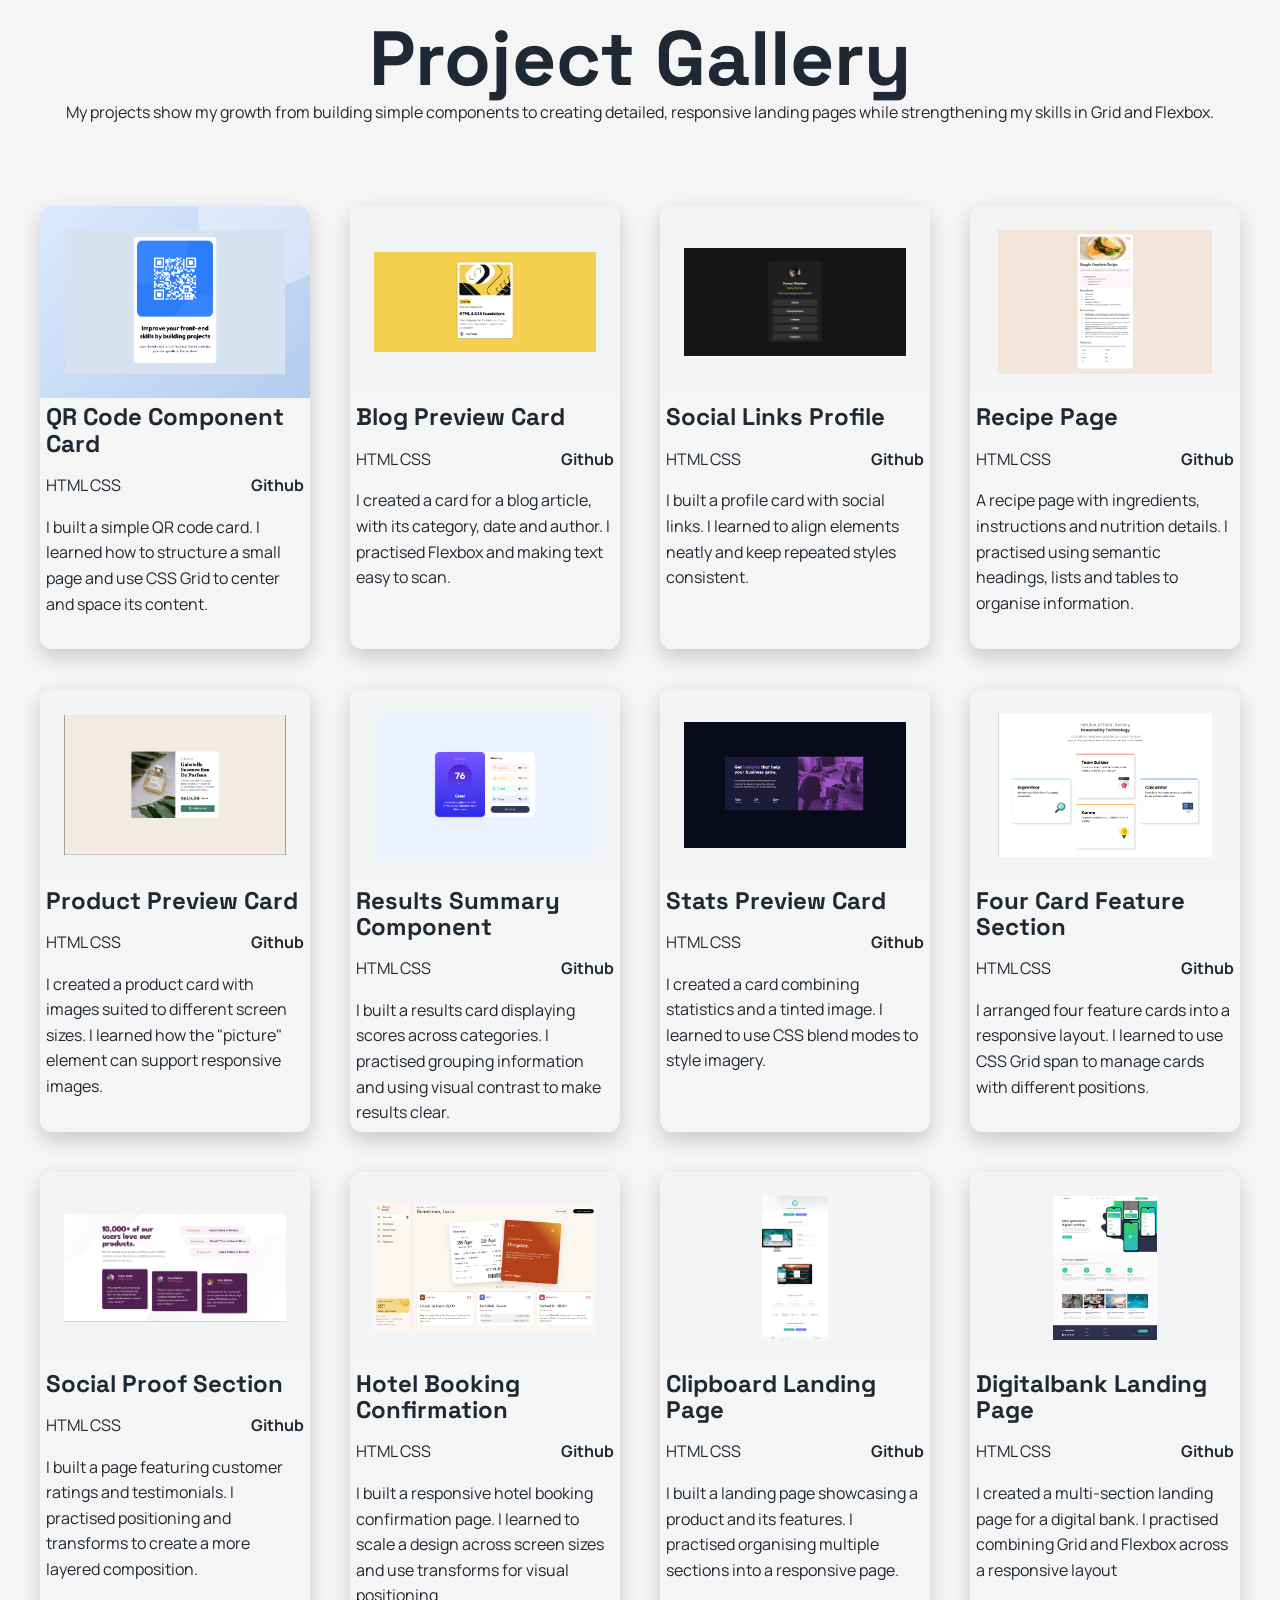
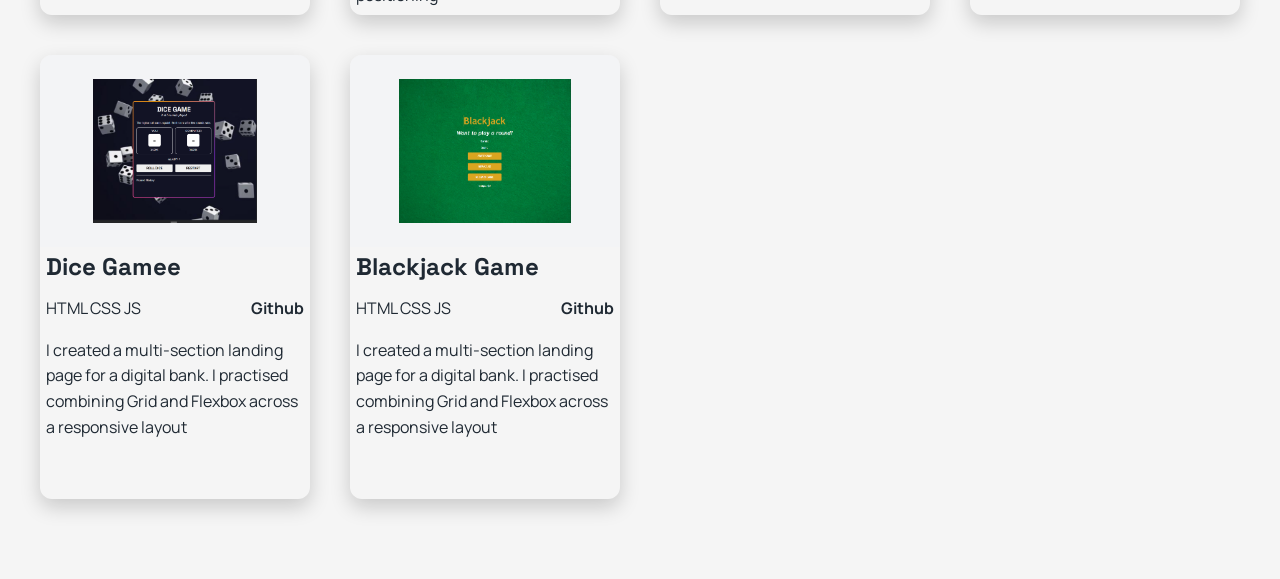
==== commit acaef168: "Update navigation structure and styles; add close button functionality and improve responsiveness, a" ====
--- a/frontend-projects/index.html
+++ b/frontend-projects/index.html
@@ -5,6 +5,7 @@
     <meta name="viewport" content="width=device-width, initial-scale=1.0" />
     <title>My Frontend Mentor Projects</title>
     <link rel="stylesheet" href="gallery.css" />
+    <link rel="stylesheet" href="../index.css">
   </head>
   <body>
     <header class="project-details">
--- a/frontend-projects/gallery.css
+++ b/frontend-projects/gallery.css
@@ -63,29 +63,53 @@
 img {
   vertical-align: middle;
 }
+
 .project-img {
-  width: 100%;
-  aspect-ratio: 4/ 3;
-
-  display: grid;
-  place-items: center;
+   width: 100%;
+  height: 12rem;
+    flex-shrink: 0;
+  padding: 1.5rem;
+    display: flex;
+    justify-content: center;
+    align-items: center;
   overflow: hidden;
-  padding: 0.5rem;
   background-color: var(--preview-bg);
 }
+.project-card:first-child .project-img {
+  background: linear-gradient(135deg, #dbeafe, #b3cced);
+}
+.project-card:first-child .project-img {
+  position: relative;
+}
 
+.project-card:first-child .project-img::before {
+  content: "";
+  position: absolute;
+  width: 9rem;
+  height: 9rem;
+  border-radius: 50%;
+  background: rgba(255, 255, 255, 0.35);
+  top: -4rem;
+  right: -2rem;
+  pointer-events: none;
+}
+
+.project-card:first-child .project-img img {
+  position: relative;
+  z-index: 1;
+}
 .project-img img {
-  width: auto;
-  height: auto;
-  max-width: 100%;
-  max-height: 100%;
-  object-fit: cover;
-  object-position: center;
+   display: block;
+    width: auto;
+    height: auto;
+    max-width: 100%;
+    max-height: 100%;
+    object-fit: contain;
 }
 .project-content {
   display: flex;
   flex-direction: column;
-  justify-content: center;
+  justify-content:  flex-start;
   align-items: start;
   width: 100%;
   flex: 1;
--- a/index.css
+++ b/index.css
@@ -0,0 +1,528 @@
+@import url("https://fonts.googleapis.com/css2?family=Manrope:wght@200..800&family=Space+Grotesk:wght@300..700&display=swap");
+
+:root {
+  --font-heading: "Space Grotesk", sans-serif;
+  --font-body: "Manrope", sans-serif;
+  --color-background: #f5f5f5;
+  --color-surface: #121719;
+  --color-text: #1f2933;
+  --color-text-muted: #4b5563;
+  --color-link: #007f73;
+  --color-link-hover: #00665c;
+  --color-muted: #ffffff;
+  --color-accent: #2fffd5;
+  --color-highlight: #b8ff3d;
+  --color-border: #d7e2df;
+  --content-width: 72rem;
+}
+
+*,
+*::before,
+*::after {
+  box-sizing: border-box;
+  margin: 0;
+  padding: 0;
+}
+
+html {
+  scroll-behavior: smooth;
+}
+
+body {
+  font-family: var(--font-body);
+  background-color: var(--color-background);
+  color: var(--color-text);
+  line-height: 1.6;
+}
+
+img {
+  display: block;
+  max-width: 100%;
+  height: auto;
+}
+
+button,
+input,
+textarea,
+select {
+  font: inherit;
+}
+
+a {
+  color: var(--color-text);
+}
+
+.container {
+  width: min(100% - 2rem, var(--content-width));
+  margin-inline: auto;
+}
+
+.site-header {
+  border-bottom: 1px solid rgba(255, 255, 255, 0.08);
+  background: var(--color-muted);
+  position: fixed;
+  top: 0;
+  left: 50%;
+  transform: translateX(-50%);
+  z-index: 10;
+  width: min(100% - 2rem, var(--content-width));
+  padding: 0;
+  border-radius: 3.40282e38px;
+  margin-top: 1.5rem;
+  border: 1px solid var(--color-border);
+  box-shadow: 0 20px 50px rgba(0, 0, 0, 0.35);
+}
+.nav-link {
+  display: none;
+}
+ .list-items{
+  position: fixed;
+  top: 0;
+  bottom: 0;
+
+left: -85%;
+  width: 55%;
+  display: flex;
+  flex-direction: column;
+  justify-content: flex-start;
+  gap: 1.5em;
+  background: white;
+  padding: 5rem 2rem;
+
+  transition: left 0.3s ease;
+  list-style: none;
+  z-index: 10;
+}
+.closebtn {
+  width: 20px;
+}
+a {
+  color: var(--color-text);
+  text-decoration: none;
+  font-weight: 700;
+}
+.hamburger {
+  display: block;
+}
+@media (min-width: 700px ) {
+#header-nav,
+.nav-link {
+  display:block;
+}
+  .hamburger {
+    display: none;
+  }
+   .list-items {
+    position: static;
+    width: auto;
+
+    flex-direction: row;
+
+    padding: 0;
+
+    background: transparent;
+  }
+  .closebtn {
+    display: none;
+  }
+ .list-items a {
+    color: var(--color-text-muted);
+    font-weight: 400;
+  }
+}
+
+
+.site-header .nav-wrap {
+  width: 100%;
+}
+
+.nav-wrap {
+  display: flex;
+  align-items: center;
+  justify-content: space-between;
+  min-height: 4.5rem;
+  gap: 1rem;
+  padding-inline: 2rem;
+}
+
+.brand,
+.nav-link {
+  text-decoration: none;
+}
+.nav-link {
+  padding: 0.75rem 1.25rem;
+  border-radius: 999px;
+}
+.brand {
+  font-family: var(--font-heading);
+  font-weight: 700;
+  letter-spacing: 0.04em;
+}
+
+nav ul {
+  display: flex;
+  list-style: none;
+  gap: 1.2rem;
+}
+
+nav a,
+.nav-link {
+  color: var(--color-text);
+  text-decoration: none;
+}
+
+.nav-link {
+  transition:
+    transform 0.2s ease,
+    background-color 0.2s ease,
+    border-color 0.2s ease,
+    color 0.2s ease;
+}
+
+nav a:hover,
+nav a:focus-visible,
+.nav-link:hover,
+.nav-link:focus-visible,
+.work-card a:hover,
+.work-card a:focus-visible {
+  color: var(--color-link);
+}
+
+#home {
+  margin-top: 7rem;
+}
+
+.site-header button {
+  background: transparent;
+  border: 1px solid var(--color-border);
+  border-radius: 0.5rem;
+  color: var(--color-text);
+  width: 2.5rem;
+  height: 2.5rem;
+}
+
+main {
+  padding-block: 4rem 5rem;
+}
+.hero {
+  display: flex;
+  align-items: center;
+  justify-content: center;
+  flex-direction: column;
+  gap: 2rem;
+  padding-block: 2rem 3rem;
+}
+.hero-copy,
+.hero-visual {
+  flex: 1;
+}
+@media (min-width: 700px) {
+  .hero {
+    flex-direction: row;
+  }
+}
+.eyebrow {
+  color: var(--color-text);
+  width: fit-content;
+  max-width: 100%;
+  padding: 8px 20px;
+  border-radius: 3.40282e38px;
+  background-color: var(--color-muted);
+  font-size: 0.9rem;
+  font-weight: 800;
+  text-transform: capitalize;
+  margin-bottom: 1rem;
+}
+h1,
+h2,
+h3 {
+  font-family: var(--font-heading);
+  line-height: 1.1;
+}
+h1,
+#contact-title {
+  font-size: clamp(2.9rem, 6vw, 5rem);
+}
+.lead {
+  margin-top: 1.25rem;
+  font-size: 1.1rem;
+  color: var(--color-text);
+}
+.hero-actions {
+  display: flex;
+  flex-wrap: wrap;
+  gap: 1rem;
+  margin-top: 2rem;
+}
+@media (min-width: 700px) {
+  .hero-actions {
+    flex-direction: row;
+  }
+}
+.button {
+  display: flex;
+  align-items: center;
+  justify-content: center;
+  min-height: 3rem;
+  padding: 0.75rem 1.25rem;
+  border-radius: 999px;
+  text-decoration: none;
+  border: 1px solid var(--color-border);
+  transition:
+    transform 0.2s ease,
+    border-color 0.2s ease,
+    background-color 0.2s ease,
+    color 0.2s ease;
+}
+
+.button.primary,
+.nav-link {
+  background: var(--color-text);
+  border-color: var(--color-muted);
+  color: var(--color-muted);
+  font-weight: 700;
+}
+
+.button.secondary {
+  background: transparent;
+  color: var(--color-text);
+}
+
+.button:hover,
+.button:focus-visible,
+.nav-link:hover,
+.nav-link:focus-visible {
+  transform: translateY(-1px);
+  background-color: var(--color-link);
+  border-color: var(--color-link);
+  color: var(--color-muted);
+}
+
+.hero-visual {
+  display: flex;
+  justify-content: center;
+}
+
+.hero-visual img {
+  width: min(100%, 28rem);
+  border-radius: 1.25rem;
+  border: 1px solid var(--color-border);
+  box-shadow: 0 20px 40px rgba(0, 0, 0, 0.35);
+}
+.content-section {
+  padding-top: 4rem;
+}
+.section-heading {
+  margin-bottom: 1.5rem;
+}
+.about-grid,
+.work-grid {
+  display: grid;
+  gap: 1.5rem;
+}
+
+.about-grid {
+  /* grid-template-columns: 1.3fr 1fr; */
+  align-items: start;
+}
+
+.about-grid p,
+.work-card p {
+  color: var(--color-text-muted);
+}
+
+.skill-list {
+  list-style: none;
+  display: grid;
+  grid-template-columns: 1fr;
+  gap: 0.75rem;
+}
+.ongoing{
+  padding-top: 1.5rem;
+}
+@media (min-width: 600px) {
+  .skill-list {
+    grid-template-columns: repeat(2, 1fr);
+  }
+}
+.title-set {
+  font-weight: 700;
+}
+.set {
+  padding: 0.75rem 0.9rem;
+  border: 1px solid var(--color-border);
+  border-radius: 0.75rem;
+  background: rgba(255, 255, 255, 0.02);
+  background-color: var(--color-muted);
+  transition: border-color 0.2s ease;
+}
+
+.set p:not(.title-set) {
+  color: var(--color-text-muted);
+}
+
+.set:hover {
+  border-color: #93bdb4;
+}
+.work-grid {
+  grid-template-columns: 1fr;
+}
+@media (min-width: 600px) {
+  .work-grid {
+    grid-template-columns: repeat(2, 1fr);
+  }
+}
+
+.work-card {
+  border: 1px solid var(--color-border);
+  border-radius: 1rem;
+  background: var(--color-muted);
+  padding: 1.5rem;
+  transition:
+    transform 0.2s ease,
+    border-color 0.2s ease,
+    box-shadow 0.2s ease;
+}
+
+.work-card:hover,
+.work-card:focus-within {
+  transform: translateY(-3px);
+  border-color: #93bdb4;
+  box-shadow: 0 12px 24px rgba(18, 23, 25, 0.08);
+}
+
+.link {
+  color: var(--color-text);
+  background-color: var(--color-muted);
+  font-weight: 700;
+  margin-top: 1.5rem;
+}
+.work-card {
+  display: flex;
+  flex-direction: column;
+  gap: 0.9rem;
+}
+
+.work-card a {
+  margin-top: auto;
+  color: var(--color-link);
+  text-decoration: none;
+  font-weight: 700;
+  transition: color 0.2s ease;
+}
+
+.work-card a:hover,
+.work-card a:focus-visible {
+  color: var(--color-link-hover);
+}
+
+a:focus-visible,
+button:focus-visible {
+  outline: 3px solid var(--color-link);
+  outline-offset: 3px;
+}
+.contact-box {
+  display: flex;
+  flex-direction: column;
+  justify-content: space-between;
+  align-items: flex-start;
+  gap: 1rem;
+  background-color: var(--color-text);
+  color: var(--color-muted);
+  padding: 1.5rem;
+  border: 1px solid var(--color-border);
+  border-radius: 1rem;
+}
+#contact-title {
+  margin-bottom: 1.2rem;
+}
+/* article > p {
+  color: rgba(181, 178, 178, 0.927);
+} */
+.contact-box,
+.contact-link {
+  flex: 1;
+}
+.site-footer {
+  border-top: 1px solid gray;
+  padding-block: 1.5rem;
+  color: gray;
+}
+
+.author-wrap {
+  display: flex;
+  align-items: flex-start;
+  flex-direction: column;
+  gap: 2rem;
+  /* color: var(--color-text); */
+  border-bottom: 1px solid gray;
+  padding-bottom: 1.5rem;
+}
+@media (min-width: 700px) {
+  .author-wrap {
+    flex-direction: row;
+    justify-content: space-between;
+    align-items: center;
+  }
+}
+.footer-wrap,
+.social-links {
+  flex: 1;
+  gap: 2rem;
+}
+.social-links {
+  display: flex;
+  gap: 1.25rem;
+  flex-wrap: wrap;
+  justify-content: flex-start;
+  align-items: center;
+}
+
+.social-links a {
+  /* font-size: 1.5rem; */
+  color: gray;
+  text-decoration: none;
+  transition: color 0.2s ease;
+}
+
+.social-links a:hover {
+  color: var(--color-link);
+}
+.social {
+  font-size: 1.2rem;
+  padding: 0rem 0.4rem;
+  overflow: hidden;
+  border-radius: 100%;
+  border: 2px solid gray;
+  transition:
+    transform 0.2s ease,
+    border-color 0.2s ease;
+}
+/*  */
+.lin {
+  color: var(--color-text);
+}
+.social-logo {
+  display: flex;
+  gap: 1rem;
+  justify-content: flex-start;
+}
+.copyright-wrap {
+  padding-block-start: 1.5rem;
+  display: flex;
+  /* flex-direction: column; */
+  justify-content: space-between;
+  align-items: flex-start;
+}
+@media (min-width: 700px) {
+  .copyright-wrap {
+    flex-direction: row;
+  }
+}
+/* 
+
+
+
+
+
+
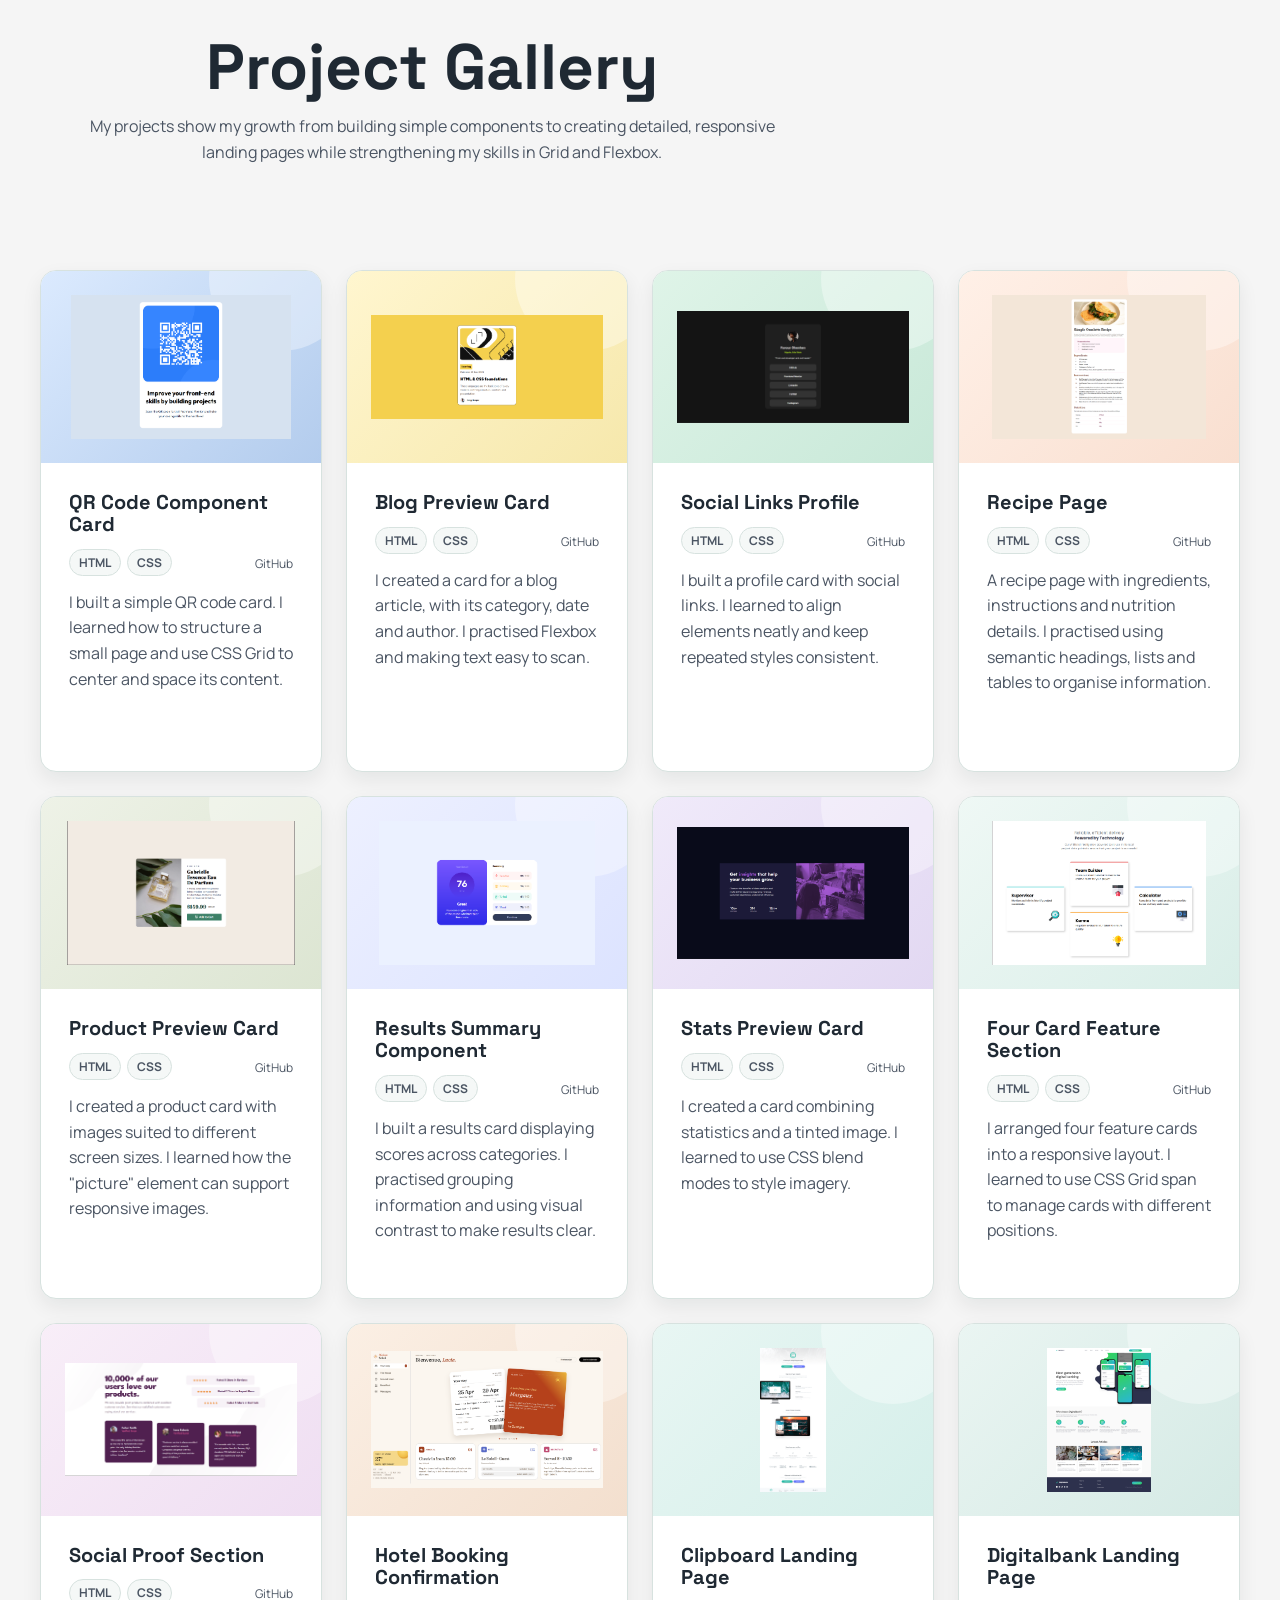
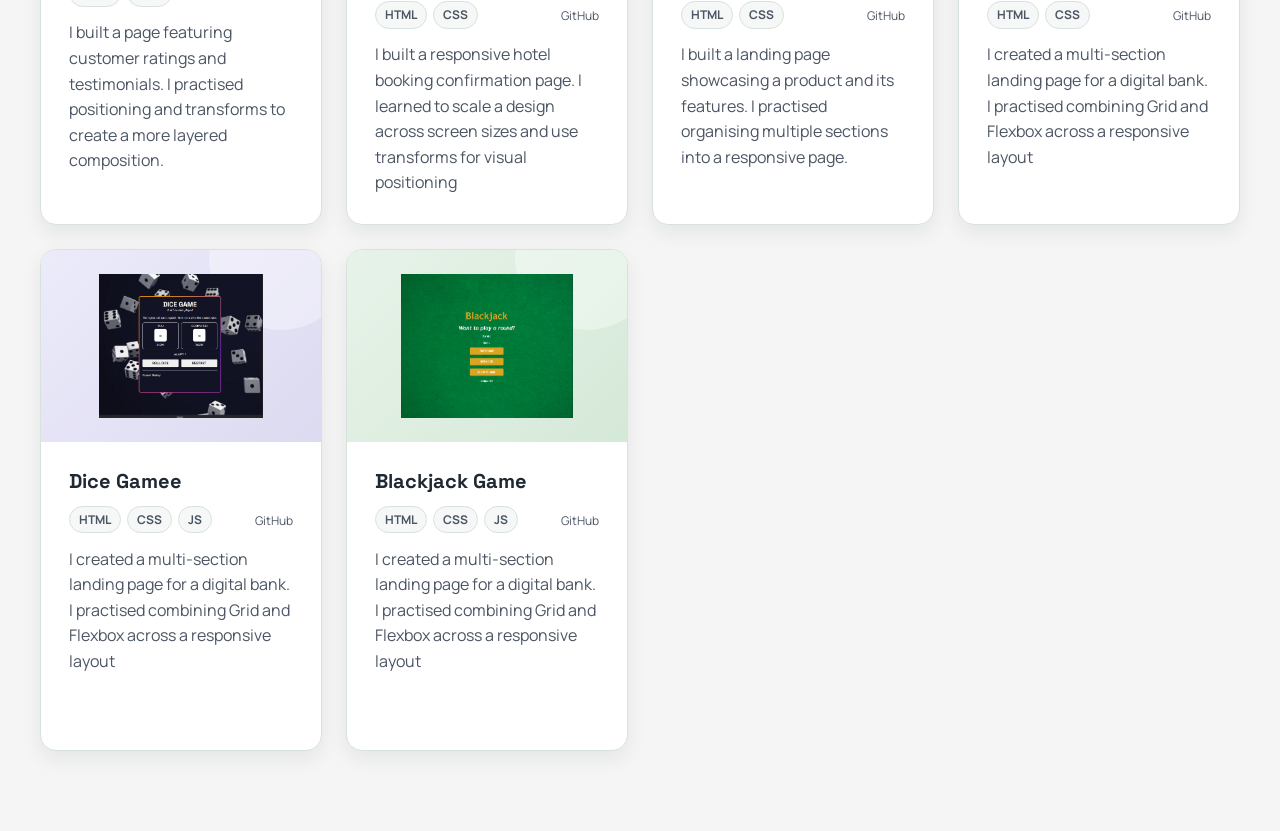
==== commit 926fe6cf: "Refactor gallery styles and improve project card layout; enhance responsiveness and accessibility" ====
--- a/frontend-projects/index.html
+++ b/frontend-projects/index.html
@@ -30,8 +30,7 @@
               <span class="blue">HTML</span>
               <span class="blue">CSS</span>
             </div>
-
-            <p class="github-repo"><a href="">Github</a></p>
+            <div class="github-repo"><span class="repository-status">GitHub</span></div>
           </section>
           <p class="project-summary">
            I built a simple QR code card. I learned how to structure a small page and use CSS Grid to center and space its content.
@@ -53,7 +52,7 @@
               <span class="blue">CSS</span>
             </div>
 
-            <div class="github-repo"><a href="">Github</a></div>
+            <div class="github-repo"><span class="repository-status">GitHub</span></div>
           </section>
           <p class="project-summary">
          I created a card for a blog article, with its category, date and author. I practised Flexbox and making text easy to scan.
@@ -68,14 +67,14 @@
           />
         </div>
         <article class="project-content">
-          <h2 class="project-name"><a href="">Social Links Profile </a></h2>
-          <section class="project-stack">
-            <div class="stack">
-              <span class="blue">HTML</span>
-              <span class="blue">CSS</span>
-            </div>
-
-            <div class="github-repo"><a href="">Github</a></div>
+          <h2 class="project-name">Social Links Profile</h2>
+          <section class="project-stack">
+            <div class="stack">
+              <span class="blue">HTML</span>
+              <span class="blue">CSS</span>
+            </div>
+
+            <div class="github-repo"><span class="repository-status">GitHub</span></div>
           </section>
           <p class="project-summary">
              I built a profile card with social links. I learned to align elements neatly and keep repeated styles consistent.
@@ -97,7 +96,7 @@
               <span class="blue">CSS</span>
             </div>
 
-            <div class="github-repo"><a href="">Github</a></div>
+            <div class="github-repo"><span class="repository-status">GitHub</span></div>
           </section>
           <p class="project-summary">
            A recipe page with ingredients, instructions and nutrition details. I practised using semantic headings, lists and tables to organise information.
@@ -119,7 +118,7 @@
               <span class="blue">CSS</span>
             </div>
 
-            <div class="github-repo"><a href="">Github</a></div>
+            <div class="github-repo"><span class="repository-status">GitHub</span></div>
           </section>
           <p class="project-summary">
            I created a product card with images suited to different screen sizes. I learned how the "picture" element can support responsive images.
@@ -134,14 +133,14 @@
           />
         </div>
         <article class="project-content">
-          <h2 class="project-name"><a href="">Results Summary Component</a></h2>
-          <section class="project-stack">
-            <div class="stack">
-              <span class="blue">HTML</span>
-              <span class="blue">CSS</span>
-            </div>
-
-            <div class="github-repo"><a href="">Github</a></div>
+          <h2 class="project-name">Results Summary Component</h2>
+          <section class="project-stack">
+            <div class="stack">
+              <span class="blue">HTML</span>
+              <span class="blue">CSS</span>
+            </div>
+
+            <div class="github-repo"><span class="repository-status">GitHub</span></div>
           </section>
           <p class="project-summary">
            I built a results card displaying scores across categories. I practised grouping information and using visual contrast to make results clear.
@@ -156,14 +155,14 @@
           />
         </div>
         <article class="project-content">
-          <h2 class="project-name"><a href="">Stats Preview Card</a></h2>
-          <section class="project-stack">
-            <div class="stack">
-              <span class="blue">HTML</span>
-              <span class="blue">CSS</span>
-            </div>
-
-            <div class="github-repo"><a href="">Github</a></div>
+          <h2 class="project-name">Stats Preview Card</h2>
+          <section class="project-stack">
+            <div class="stack">
+              <span class="blue">HTML</span>
+              <span class="blue">CSS</span>
+            </div>
+
+            <div class="github-repo"><span class="repository-status">GitHub</span></div>
           </section>
           <p class="project-summary">
           I created a card combining statistics and a tinted image. I learned to use CSS blend modes to style imagery.
@@ -178,14 +177,14 @@
           />
         </div>
         <article class="project-content">
-          <h2 class="project-name"><a href="">Four Card Feature Section</a></h2>
-          <section class="project-stack">
-            <div class="stack">
-              <span class="blue">HTML</span>
-              <span class="blue">CSS</span>
-            </div>
-
-            <div class="github-repo"><a href="">Github</a></div>
+          <h2 class="project-name">Four Card Feature Section</h2>
+          <section class="project-stack">
+            <div class="stack">
+              <span class="blue">HTML</span>
+              <span class="blue">CSS</span>
+            </div>
+
+            <div class="github-repo"><span class="repository-status">GitHub</span></div>
           </section>
           <p class="project-summary">
             I arranged four feature cards into a responsive layout. I learned to use CSS Grid span to manage cards with different positions.
@@ -207,7 +206,7 @@
               <span class="blue">CSS</span>
             </div>
 
-            <div class="github-repo"><a href="">Github</a></div>
+            <div class="github-repo"><span class="repository-status">GitHub</span></div>
           </section>
           <p class="project-summary">
          I built a page featuring customer ratings and testimonials. I practised positioning and transforms to create a more layered composition.
@@ -229,7 +228,7 @@
               <span class="blue">CSS</span>
             </div>
 
-            <div class="github-repo"><a href="">Github</a></div>
+            <div class="github-repo"><span class="repository-status">GitHub</span></div>
           </section>
           <p class="project-summary">
              I built a responsive hotel booking confirmation page. I learned to scale a design across screen sizes and use transforms for visual positioning
@@ -251,7 +250,7 @@
               <span class="blue">CSS</span>
             </div>
 
-            <div class="github-repo"><a href="">Github</a></div>
+            <div class="github-repo"><span class="repository-status">GitHub</span></div>
           </section>
           <p class="project-summary">
              I built a landing page showcasing a product and its features. I practised organising multiple sections into a responsive page.
@@ -273,7 +272,7 @@
               <span class="blue">CSS</span>
             </div>
 
-            <div class="github-repo"><a href="">Github</a></div>
+            <div class="github-repo"><span class="repository-status">GitHub</span></div>
           </section>
           <p class="project-summary">
             I created a multi-section landing page for a digital bank. I practised combining Grid and Flexbox across a responsive layout
@@ -296,7 +295,7 @@
                 <span class="blue">JS</span>
             </div>
 
-            <div class="github-repo"><a href="">Github</a></div>
+            <div class="github-repo"><span class="repository-status">GitHub</span></div>
           </section>
           <p class="project-summary">
             I created a multi-section landing page for a digital bank. I practised combining Grid and Flexbox across a responsive layout
@@ -320,7 +319,7 @@
               <span class="blue">JS</span>
             </div>
 
-            <div class="github-repo"><a href="">Github</a></div>
+            <div class="github-repo"><span class="repository-status">GitHub</span></div>
           </section>
           <p class="project-summary">
             I created a multi-section landing page for a digital bank. I practised combining Grid and Flexbox across a responsive layout
--- a/frontend-projects/gallery.css
+++ b/frontend-projects/gallery.css
@@ -1,147 +1,259 @@
-@import url("https://fonts.googleapis.com/css2?family=Manrope:wght@200..800&family=Space+Grotesk:wght@300..700&display=swap");
-*,
-*::before,
-*::after {
-  box-sizing: border-box;
-  margin: 0;
-  padding: 0;
-}
-:root {
-  --main-bg-color: #1a1a1a;
-  --secondary-color: #64ffda;
-  --neutral: #ffffff;
-  --preview-bg: #f3f4f6;
-  --main-text: "Space Grotesk", sans-serif;
-  --header-text: "Manrope", sans-serif;
-}
 body {
-  padding-inline: 1.2em;
-  min-height: 100dvh;
-  width: 100%;
-
-  /* color: var(--neutral); */
-  /* background-color: var(--main-bg-color); */
-}
+  padding-inline: 1rem;
+}
+
 .project-details {
+  max-width: 52rem;
+  padding: 2rem 1rem 2.5rem;
   text-align: center;
-  padding: 1em;
-}
+}
+
+.project-title {
+  margin-bottom: 0.75rem;
+  font-size: clamp(2.5rem, 6vw, 4rem);
+}
+
+.project-subtitle {
+  max-width: 46rem;
+  margin-inline: auto;
+  color: var(--color-text-muted, #4b5563);
+}
+
 .project-list {
   width: 100%;
-  container: project-list / inline-size;
   max-width: 75rem;
   margin: 0 auto;
-}
-h2 {
-  font-family: var(--main-text);
-  font-weight: 600;
-}
-p {
-  font-family: var(--header-text);
-}
+  container: project-list / inline-size;
+}
+
 .project-container {
   display: grid;
   grid-template-columns: minmax(0, 1fr);
   grid-auto-rows: 1fr;
+  align-items: stretch;
+  gap: 1.5rem;
+  width: 100%;
+}
+
+.project-card {
+  --preview-start: #f3f4f6;
+  --preview-end: #e8ecef;
+
+  display: flex;
+  width: 100%;
+  flex-direction: column;
+  align-items: stretch;
+  overflow: hidden;
+  border: 1px solid var(--color-border, #d7e2df);
+  border-radius: 1rem;
+  background: var(--color-muted, #ffffff);
+  box-shadow: 0 8px 20px rgb(18 23 25 / 7%);
+  transition:
+    transform 240ms cubic-bezier(0.16, 1, 0.3, 1),
+    box-shadow 240ms ease-out,
+    border-color 240ms ease-out;
+}
+
+.project-card:nth-child(1) {
+  --preview-start: #dbeafe;
+  --preview-end: #b3cced;
+}
+
+.project-card:nth-child(2) {
+  --preview-start: #fff6cf;
+  --preview-end: #f6e8ac;
+}
+
+.project-card:nth-child(3) {
+  --preview-start: #dff4e8;
+  --preview-end: #c8e8d8;
+}
+
+.project-card:nth-child(4) {
+  --preview-start: #fff0e7;
+  --preview-end: #f9dfd0;
+}
+
+.project-card:nth-child(5) {
+  --preview-start: #eef2e7;
+  --preview-end: #dce5d2;
+}
+
+.project-card:nth-child(6) {
+  --preview-start: #edf0ff;
+  --preview-end: #dce3ff;
+}
+
+.project-card:nth-child(7) {
+  --preview-start: #f0eafa;
+  --preview-end: #e2d8f2;
+}
+
+.project-card:nth-child(8) {
+  --preview-start: #eff8f5;
+  --preview-end: #d9eee8;
+}
+
+.project-card:nth-child(9) {
+  --preview-start: #f8eef8;
+  --preview-end: #efdef2;
+}
+
+.project-card:nth-child(10) {
+  --preview-start: #fbefe4;
+  --preview-end: #f3dfce;
+}
+
+.project-card:nth-child(11) {
+  --preview-start: #e8f6f3;
+  --preview-end: #d5efea;
+}
+
+.project-card:nth-child(12) {
+  --preview-start: #eaf5f2;
+  --preview-end: #d5eae5;
+}
+
+.project-card:nth-child(13) {
+  --preview-start: #ecebfa;
+  --preview-end: #dcdaf0;
+}
+
+.project-card:nth-child(14) {
+  --preview-start: #e7f3e9;
+  --preview-end: #d5e9d8;
+}
+
+.project-img {
+  position: relative;
+  isolation: isolate;
+  display: flex;
+  width: 100%;
+  height: 12rem;
+  flex-shrink: 0;
+  align-items: center;
   justify-content: center;
-  align-items: stretch;
-  gap: 2.5em;
-  width: 100%;
-}
-
-.project-card {
-  /* border: 1px blue solid; */
-  width: 100%;
-  box-shadow: 0 8px 20px rgb(0 0 0 / 18%);
-  display: flex;
-  flex-direction: column;
-  align-items: center;
-  justify-content: flex-start;
-  border-radius: 12px;
   overflow: hidden;
-}
-img {
-  vertical-align: middle;
-}
-
-.project-img {
-   width: 100%;
-  height: 12rem;
-    flex-shrink: 0;
   padding: 1.5rem;
-    display: flex;
-    justify-content: center;
-    align-items: center;
-  overflow: hidden;
-  background-color: var(--preview-bg);
-}
-.project-card:first-child .project-img {
-  background: linear-gradient(135deg, #dbeafe, #b3cced);
-}
-.project-card:first-child .project-img {
-  position: relative;
-}
-
-.project-card:first-child .project-img::before {
-  content: "";
+  background: linear-gradient(135deg, var(--preview-start), var(--preview-end));
+}
+
+.project-img::before {
   position: absolute;
+  z-index: -1;
+  top: -4rem;
+  right: -2rem;
   width: 9rem;
   height: 9rem;
   border-radius: 50%;
-  background: rgba(255, 255, 255, 0.35);
-  top: -4rem;
-  right: -2rem;
+  background: rgb(255 255 255 / 35%);
+  content: "";
   pointer-events: none;
 }
 
-.project-card:first-child .project-img img {
-  position: relative;
-  z-index: 1;
-}
 .project-img img {
-   display: block;
-    width: auto;
-    height: auto;
-    max-width: 100%;
-    max-height: 100%;
-    object-fit: contain;
-}
+  display: block;
+  width: auto;
+  height: auto;
+  max-width: 100%;
+  max-height: 100%;
+  object-fit: contain;
+}
+
 .project-content {
   display: flex;
+  width: 100%;
+  flex: 1;
   flex-direction: column;
-  justify-content:  flex-start;
-  align-items: start;
-  width: 100%;
-  flex: 1;
-  gap: 0.5em;
-  padding: clamp(1.5rem, 1.3835rem + 0.5825vi, 1.875rem);
-}
+  align-items: flex-start;
+  gap: 0.85rem;
+  padding: clamp(1.25rem, 3vw, 1.75rem);
+}
+
+.project-name {
+  font-size: 1.25rem;
+}
+
+.project-name a {
+  color: var(--color-text, #1f2933);
+  text-decoration: none;
+  transition: color 180ms ease-out;
+}
+
 .project-stack {
   display: flex;
-  justify-content: center;
+  width: 100%;
+  flex-wrap: wrap;
+  align-items: center;
   justify-content: space-between;
-  align-items: center;
-  width: 100%;
-  /* gap: clamp(1rem, 15vw, 2rem); */
-}
-a {
-  color: black;
+  gap: 0.75rem;
+}
+
+.project-stack .stack {
+  display: flex;
+  flex-wrap: wrap;
+  gap: 0.4rem;
+}
+
+.project-stack .stack span {
+  padding: 0.2rem 0.55rem;
+  border: 1px solid var(--color-border, #d7e2df);
+  border-radius: 999px;
+  background: #f5f8f7;
+  color: var(--color-text-muted, #4b5563);
+  font-size: 0.75rem;
+  font-weight: 700;
+}
+
+.repository-status {
+  color: var(--color-text-muted, #4b5563);
+  font-size: 0.75rem;
+}
+
+.project-card a {
+  color: var(--color-link, #007f73);
   text-decoration: none;
-}
-a:hover,
-a:focus-visible {
+  text-underline-offset: 0.2em;
+}
+
+.project-name a {
+  color: var(--color-text, #1f2933);
+}
+
+.project-card a:hover,
+.project-card a:focus-visible {
+  color: var(--color-link-hover, #00665c);
   text-decoration: underline;
+}
+
+.project-card a:focus-visible {
+  border-radius: 0.15rem;
+  outline: 3px solid var(--color-link, #007f73);
+  outline-offset: 3px;
+}
+
+.project-summary {
+  color: var(--color-text-muted, #4b5563);
+}
+
+@media (hover: hover) {
+  .project-card:hover {
+    transform: translateY(-4px);
+    border-color: #93bdb4;
+    box-shadow: 0 16px 30px rgb(18 23 25 / 12%);
+  }
+}
+
+.project-card:focus-within {
+  transform: translateY(-4px);
+  border-color: #93bdb4;
+  box-shadow: 0 12px 26px rgb(18 23 25 / 10%);
 }
 
 @container project-list (min-width: 34rem) {
   .project-container {
     grid-template-columns: repeat(2, minmax(0, 1fr));
   }
-
-  .project-content {
-    gap: 1rem;
-    padding: 0.4rem;
-  }
 }
 
 @container project-list (min-width: 52rem) {
@@ -155,3 +267,19 @@
     grid-template-columns: repeat(4, minmax(0, 1fr));
   }
 }
+
+@media (prefers-reduced-motion: reduce) {
+  html:root {
+    scroll-behavior: auto;
+  }
+
+  .project-card,
+  .project-name a {
+    transition: none;
+  }
+
+  .project-card:hover,
+  .project-card:focus-within {
+    transform: none;
+  }
+}
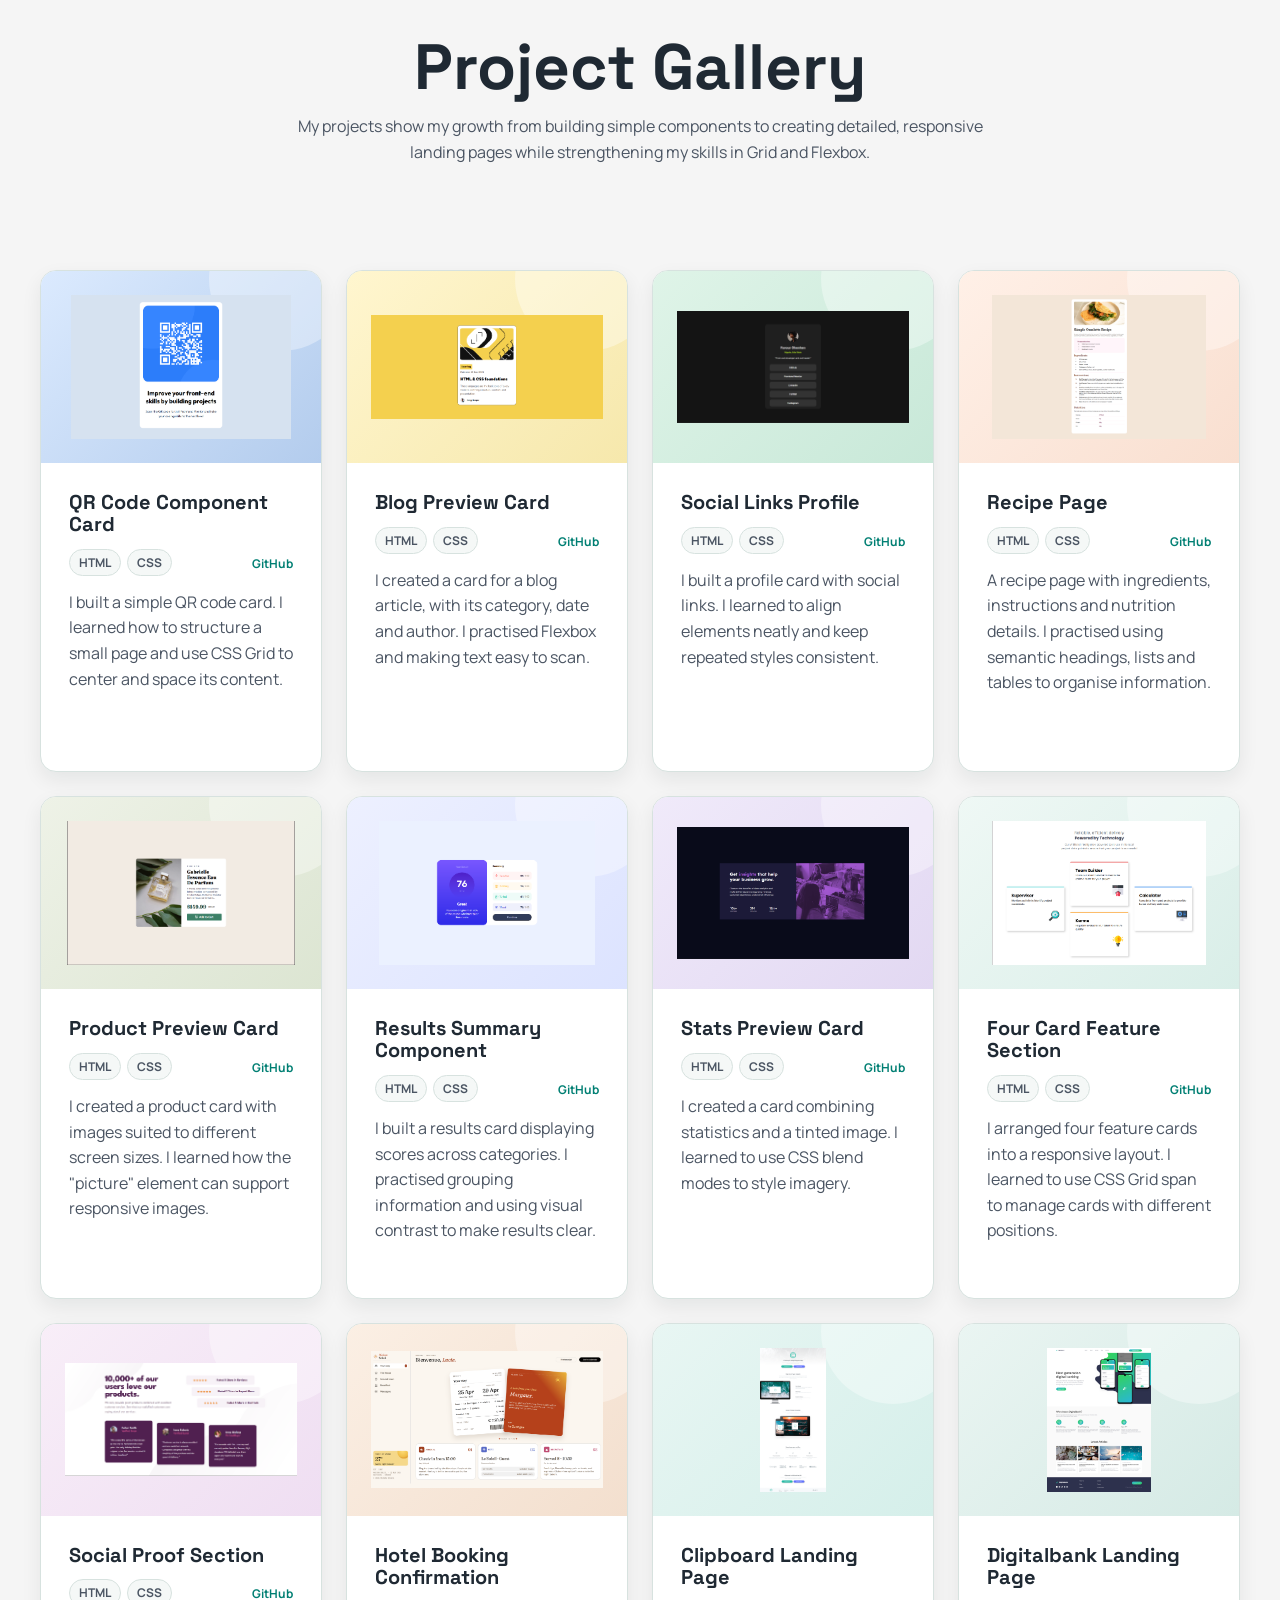
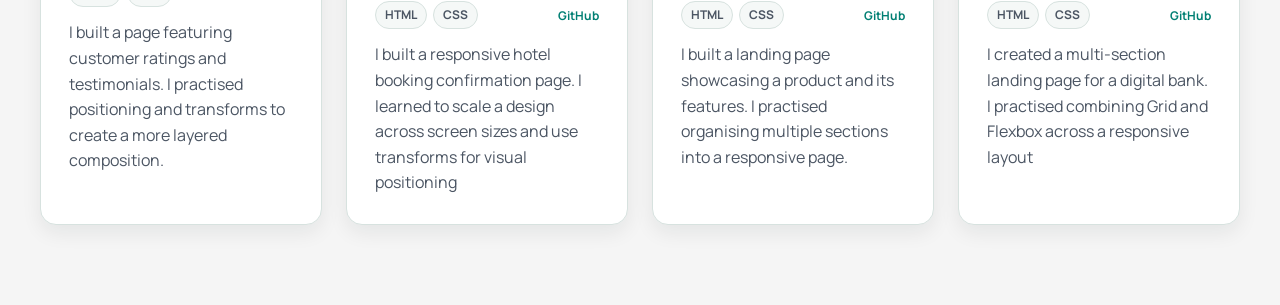
==== commit c8195347: "Enhance project layout and styles; add new JavaScript games section with improved responsiveness and" ====
--- a/frontend-projects/index.html
+++ b/frontend-projects/index.html
@@ -14,8 +14,11 @@
         My projects show my growth from building simple components to creating detailed, responsive landing pages while strengthening my skills in Grid and Flexbox.
       </p>
     </header>
+    <!-- PROJECT MAIN CONTAINER for the container query -->
     <main class="project-list">
+      <!-- Main container for all project card -->
       <section class="project-container">
+        <!-- Project card one -->
       <section class="project-card">
         <div class="project-img">
           <img
@@ -30,13 +33,14 @@
               <span class="blue">HTML</span>
               <span class="blue">CSS</span>
             </div>
-            <div class="github-repo"><span class="repository-status">GitHub</span></div>
+            <div class="github-repo"><a href="" class="repository-status">GitHub</a></div>
           </section>
           <p class="project-summary">
            I built a simple QR code card. I learned how to structure a small page and use CSS Grid to center and space its content.
           </p>
         </article>
       </section>
+         <!-- Project card two -->
       <section class="project-card">
         <div class="project-img">
           <img
@@ -52,13 +56,14 @@
               <span class="blue">CSS</span>
             </div>
 
-            <div class="github-repo"><span class="repository-status">GitHub</span></div>
+            <div class="github-repo"><a href="" class="repository-status">GitHub</a></div>
           </section>
           <p class="project-summary">
          I created a card for a blog article, with its category, date and author. I practised Flexbox and making text easy to scan.
           </p>
         </article>
       </section>
+         <!-- Project card three -->
       <section class="project-card">
         <div class="project-img">
           <img
@@ -67,20 +72,21 @@
           />
         </div>
         <article class="project-content">
-          <h2 class="project-name">Social Links Profile</h2>
-          <section class="project-stack">
-            <div class="stack">
-              <span class="blue">HTML</span>
-              <span class="blue">CSS</span>
-            </div>
-
-            <div class="github-repo"><span class="repository-status">GitHub</span></div>
+          <h2 class="project-name"><a href="https://my-social-media-links-nine.vercel.app/">Social Links Profile</a></h2>          
+          <section class="project-stack">
+            <div class="stack">
+              <span class="blue">HTML</span>
+              <span class="blue">CSS</span>
+            </div>
+
+            <div class="github-repo"><a href="https://github.com/favourohenhen/my-frontend-mentor-journey/tree/main/03-social-links-profile-main" class="repository-status">GitHub</a></div>
           </section>
           <p class="project-summary">
              I built a profile card with social links. I learned to align elements neatly and keep repeated styles consistent.
           </p>
         </article>
       </section>
+         <!-- Project card four -->
       <section class="project-card">
         <div class="project-img">
           <img
@@ -96,13 +102,14 @@
               <span class="blue">CSS</span>
             </div>
 
-            <div class="github-repo"><span class="repository-status">GitHub</span></div>
+            <div class="github-repo"><a href="https://github.com/favourohenhen/my-frontend-mentor-journey/tree/main/04-recipe-page-main" class="repository-status">GitHub</a></div>
           </section>
           <p class="project-summary">
            A recipe page with ingredients, instructions and nutrition details. I practised using semantic headings, lists and tables to organise information.
           </p>
         </article>
       </section>
+         <!-- Project card five -->
       <section class="project-card">
         <div class="project-img">
           <img
@@ -118,13 +125,14 @@
               <span class="blue">CSS</span>
             </div>
 
-            <div class="github-repo"><span class="repository-status">GitHub</span></div>
+            <div class="github-repo"><a href="https://github.com/favourohenhen/my-frontend-mentor-journey/tree/main/05-product-preview-card-component-main" class="repository-status">GitHub</a></div>
           </section>
           <p class="project-summary">
            I created a product card with images suited to different screen sizes. I learned how the "picture" element can support responsive images.
           </p>
         </article>
       </section>
+         <!-- Project card six -->
       <section class="project-card">
         <div class="project-img">
           <img
@@ -133,20 +141,21 @@
           />
         </div>
         <article class="project-content">
-          <h2 class="project-name">Results Summary Component</h2>
-          <section class="project-stack">
-            <div class="stack">
-              <span class="blue">HTML</span>
-              <span class="blue">CSS</span>
-            </div>
-
-            <div class="github-repo"><span class="repository-status">GitHub</span></div>
+          <h2 class="project-name"><a href="https://result-summary-component-card-lake.vercel.app/">Results Summary Component</a></h2>
+          <section class="project-stack">
+            <div class="stack">
+              <span class="blue">HTML</span>
+              <span class="blue">CSS</span>
+            </div>
+
+            <div class="github-repo"><a href="https://github.com/favourohenhen/my-frontend-mentor-journey/tree/main/06-results-summary-component-main" class="repository-status">GitHub</a></div>
           </section>
           <p class="project-summary">
            I built a results card displaying scores across categories. I practised grouping information and using visual contrast to make results clear.
           </p>
         </article>
       </section>
+         <!-- Project card seven -->
       <section class="project-card">
         <div class="project-img">
           <img
@@ -155,20 +164,21 @@
           />
         </div>
         <article class="project-content">
-          <h2 class="project-name">Stats Preview Card</h2>
-          <section class="project-stack">
-            <div class="stack">
-              <span class="blue">HTML</span>
-              <span class="blue">CSS</span>
-            </div>
-
-            <div class="github-repo"><span class="repository-status">GitHub</span></div>
+          <h2 class="project-name"><a href="">Stats Preview Card</a></h2>
+          <section class="project-stack">
+            <div class="stack">
+              <span class="blue">HTML</span>
+              <span class="blue">CSS</span>
+            </div>
+
+            <div class="github-repo"><a href="https://github.com/favourohenhen/my-frontend-mentor-journey/tree/main/09-stats-preview-card-component-main" class="repository-status">GitHub</a></div>
           </section>
           <p class="project-summary">
           I created a card combining statistics and a tinted image. I learned to use CSS blend modes to style imagery.
           </p>
         </article>
       </section>
+         <!-- Project card eight -->
       <section class="project-card">
         <div class="project-img">
           <img
@@ -177,20 +187,21 @@
           />
         </div>
         <article class="project-content">
-          <h2 class="project-name">Four Card Feature Section</h2>
-          <section class="project-stack">
-            <div class="stack">
-              <span class="blue">HTML</span>
-              <span class="blue">CSS</span>
-            </div>
-
-            <div class="github-repo"><span class="repository-status">GitHub</span></div>
+          <h2 class="project-name"><a href="">Four Card Feature Section</a></h2>
+          <section class="project-stack">
+            <div class="stack">
+              <span class="blue">HTML</span>
+              <span class="blue">CSS</span>
+            </div>
+
+            <div class="github-repo"><a href="https://github.com/favourohenhen/my-frontend-mentor-journey/tree/main/13-four-card-feature-section-card" class="repository-status">GitHub</a></div>
           </section>
           <p class="project-summary">
             I arranged four feature cards into a responsive layout. I learned to use CSS Grid span to manage cards with different positions.
           </p>
         </article>
       </section>
+         <!-- Project card nine -->
       <section class="project-card">
         <div class="project-img">
           <img
@@ -206,13 +217,14 @@
               <span class="blue">CSS</span>
             </div>
 
-            <div class="github-repo"><span class="repository-status">GitHub</span></div>
+            <div class="github-repo"><a href="https://github.com/favourohenhen/my-frontend-mentor-journey/tree/main/14-social-proof-section" class="repository-status">GitHub</a></div>
           </section>
           <p class="project-summary">
          I built a page featuring customer ratings and testimonials. I practised positioning and transforms to create a more layered composition.
           </p>
         </article>
       </section>
+         <!-- Project card ten -->
       <section class="project-card">
         <div class="project-img">
           <img
@@ -228,13 +240,14 @@
               <span class="blue">CSS</span>
             </div>
 
-            <div class="github-repo"><span class="repository-status">GitHub</span></div>
+            <div class="github-repo"><a href="https://github.com/favourohenhen/my-frontend-mentor-journey/tree/main/19-hotel-booking-confirmation-page" class="repository-status">GitHub</a></div>
           </section>
           <p class="project-summary">
              I built a responsive hotel booking confirmation page. I learned to scale a design across screen sizes and use transforms for visual positioning
           </p>
         </article>
       </section>
+         <!-- Project card eleven-->
       <section class="project-card">
         <div class="project-img">
           <img
@@ -250,13 +263,14 @@
               <span class="blue">CSS</span>
             </div>
 
-            <div class="github-repo"><span class="repository-status">GitHub</span></div>
+            <div class="github-repo"><a href="https://github.com/favourohenhen/my-frontend-mentor-journey/tree/main/16-clipboard-landing-page" class="repository-status">GitHub</a></div>
           </section>
           <p class="project-summary">
              I built a landing page showcasing a product and its features. I practised organising multiple sections into a responsive page.
           </p>
         </article>
       </section>
+         <!-- Project card tweleve-->
       <section class="project-card">
         <div class="project-img">
           <img
@@ -272,63 +286,17 @@
               <span class="blue">CSS</span>
             </div>
 
-            <div class="github-repo"><span class="repository-status">GitHub</span></div>
+            <div class="github-repo"><a href="https://github.com/favourohenhen/my-frontend-mentor-journey/tree/main/18-digitalbank-landing-page" class="repository-status">GitHub</a></div>
           </section>
           <p class="project-summary">
             I created a multi-section landing page for a digital bank. I practised combining Grid and Flexbox across a responsive layout
           </p>
         </article>
       </section>
- <section class="project-card">
-        <div class="project-img">
-          <img
-            src="../images/dice (1).png"
-            alt="image of Digitalbank Landing Page"
-          />
-        </div>
-        <article class="project-content">
-          <h2 class="project-name"><a href="https://dice-game-lovat-six.vercel.app/">Dice Gamee</a></h2>
-          <section class="project-stack">
-            <div class="stack">
-              <span class="blue">HTML</span>
-              <span class="blue">CSS</span>
-                <span class="blue">JS</span>
-            </div>
-
-            <div class="github-repo"><span class="repository-status">GitHub</span></div>
-          </section>
-          <p class="project-summary">
-            I created a multi-section landing page for a digital bank. I practised combining Grid and Flexbox across a responsive layout
-          </p>
-        </article>
-      </section>
-      </div>
-      <section class="project-card">
-        <div class="project-img">
-          <img
-            src="../images/blackjack.png"
-            alt="image of Digitalbank Landing Page"
-          />
-        </div>
-        <article class="project-content">
-          <h2 class="project-name"><a href="https://blackjack-game-bay.vercel.app/">Blackjack Game</a></h2>
-          <section class="project-stack">
-            <div class="stack">
-              <span class="blue">HTML</span>
-              <span class="blue">CSS</span>
-              <span class="blue">JS</span>
-            </div>
-
-            <div class="github-repo"><span class="repository-status">GitHub</span></div>
-          </section>
-          <p class="project-summary">
-            I created a multi-section landing page for a digital bank. I practised combining Grid and Flexbox across a responsive layout
-          </p>
-        </article>
-      </section>
-      </div>
+     
+    </section>
       
-      </section>
+  </section>
      
       
     </main>
--- a/frontend-projects/gallery.css
+++ b/frontend-projects/gallery.css
@@ -6,6 +6,7 @@
   max-width: 52rem;
   padding: 2rem 1rem 2.5rem;
   text-align: center;
+  margin: 0 auto;
 }
 
 .project-title {
--- a/index.css
+++ b/index.css
@@ -187,10 +187,15 @@
 .work-card a:focus-visible {
   color: var(--color-link);
 }
-
+#home {
+  margin-top: 5rem;
+}
+@media (min-width : 700px){
 #home {
   margin-top: 7rem;
 }
+}
+
 
 .site-header button {
   background: transparent;
@@ -365,44 +370,140 @@
   border-color: #93bdb4;
 }
 .work-grid {
-  grid-template-columns: 1fr;
-}
-@media (min-width: 600px) {
-  .work-grid {
-    grid-template-columns: repeat(2, 1fr);
-  }
-}
-
-.work-card {
-  border: 1px solid var(--color-border);
-  border-radius: 1rem;
+  grid-template-columns: minmax(0, 1fr);
+}
+
+.archive-card {
+  display: grid;
+  min-width: 0;
+  grid-template-columns: minmax(0, 1.1fr) minmax(0, 1fr);
+  align-items: center;
+  gap: clamp(1.5rem, 4vw, 3rem);
+  padding: clamp(1rem, 3vw, 2rem);
+  border: 1px solid var(--color-border);
+  border-radius: 2rem;
   background: var(--color-muted);
-  padding: 1.5rem;
+  box-shadow: 0 2px 6px rgba(18, 23, 25, 0.08);
   transition:
     transform 0.2s ease,
     border-color 0.2s ease,
     box-shadow 0.2s ease;
 }
 
-.work-card:hover,
-.work-card:focus-within {
+.archive-card:hover,
+.archive-card:focus-within {
   transform: translateY(-3px);
   border-color: #93bdb4;
-  box-shadow: 0 12px 24px rgba(18, 23, 25, 0.08);
-}
-
+  box-shadow: 0 12px 24px rgba(18, 23, 25, 0.1);
+
+}
+
+.archive-preview {
+  aspect-ratio: 1.4;
+  overflow: hidden;
+  border-radius: 1.5rem;
+  background: #e9eeec;
+  
+
+}
+.archive-preview:hover,
+.archive-preview:focus-within{
+    transform: scale(1.05);
+    transition: transform 350ms ease-in-out;
+}
+
+.archive-preview img {
+  width: 100%;
+  height: 100%;
+  object-fit: cover;
+  object-position: top center;
+  transition: transform 350ms ease-in-out;
+}
+
+.work-card {
+  display: flex;
+  min-width: 0;
+  flex-direction: column;
+  align-items: flex-start;
+  gap: 1rem;
+  padding-block: 0.5rem;
+}
+
+.archive-label {
+  color: var(--color-text-muted);
+  font-size: 0.8rem;
+  letter-spacing: 0.2em;
+  text-transform: uppercase;
+}
+
+.work-card h3 {
+  font-family: var(--font-heading);
+  font-size: clamp(1.5rem, 3vw, 2.25rem);
+  line-height: 1.25;
+}
+
+.work-card p:not(.archive-label) {
+  color: var(--color-text-muted);
+}
+
+.archive-stack {
+  display: flex;
+  flex-wrap: wrap;
+  gap: 0.5rem;
+  margin-top: 0.25rem;
+}
+
+.archive-stack span {
+  padding: 0.45rem 0.9rem;
+  border: 1px solid var(--color-border);
+  border-radius: 999px;
+  background: var(--color-background);
+  font-size: 0.9rem;
+}
+
+.work-card .archive-link {
+  display: inline-flex;
+  align-items: center;
+  justify-content: center;
+  margin-top: 0.5rem;
+  padding: 0.8rem 1.35rem;
+  border: 1px solid var(--color-text);
+  border-radius: 999px;
+  background: var(--color-text);
+  color: var(--color-muted);
+  font-weight: 700;
+  text-decoration: none;
+  transition:
+    background-color 0.2s ease,
+    color 0.2s ease,
+    border-color 0.2s ease;
+}
+
+.work-card .archive-link:hover,
+.work-card .archive-link:focus-visible {
+  border-color: var(--color-link);
+  background: var(--color-link);
+  color: var(--color-muted);
+}
+
+@media (max-width: 700px) {
+  .archive-card {
+    grid-template-columns: minmax(0, 1fr);
+    gap: 1.5rem;
+    border-radius: 1.5rem;
+  }
+
+  .archive-preview {
+    aspect-ratio: 1.5;
+    border-radius: 1rem;
+  }
+}
 .link {
   color: var(--color-text);
   background-color: var(--color-muted);
   font-weight: 700;
   margin-top: 1.5rem;
 }
-.work-card {
-  display: flex;
-  flex-direction: column;
-  gap: 0.9rem;
-}
-
 .work-card a {
   margin-top: auto;
   color: var(--color-link);
@@ -524,5 +625,3 @@
 
 
 
-
-
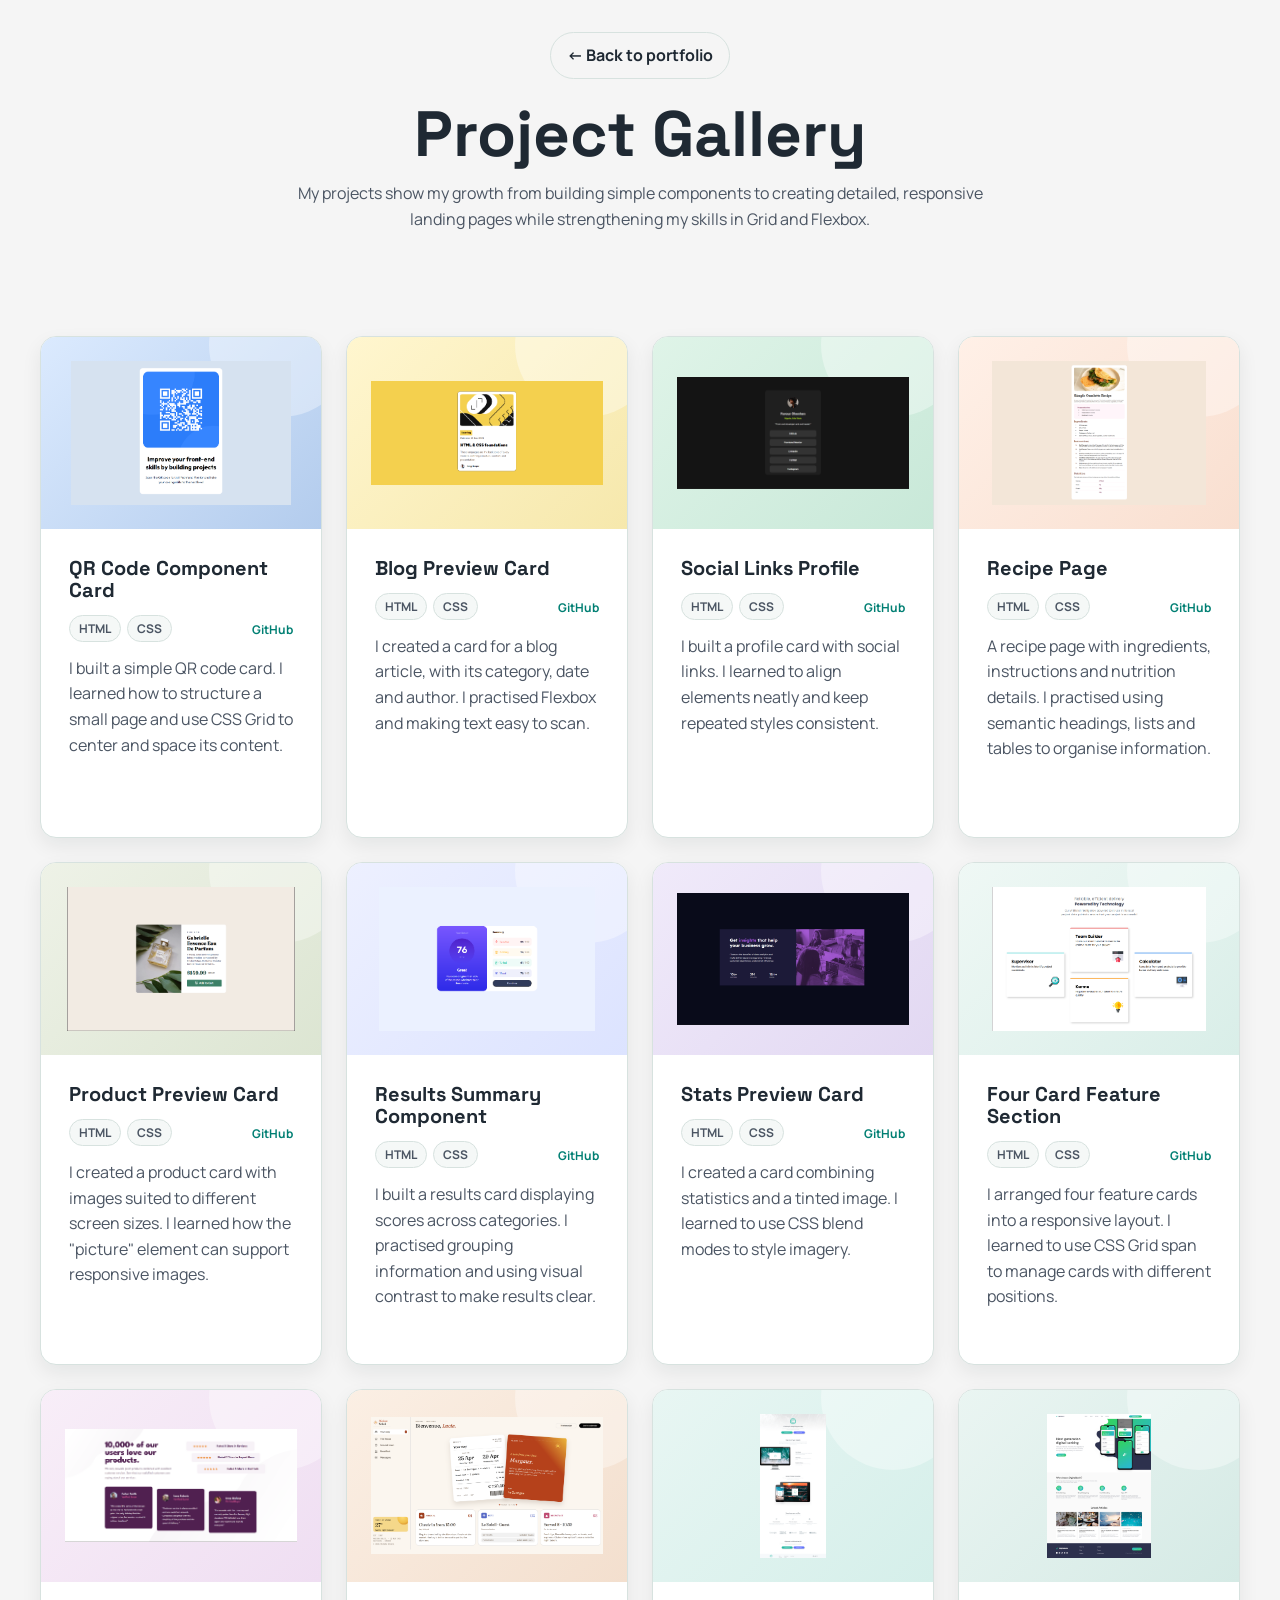
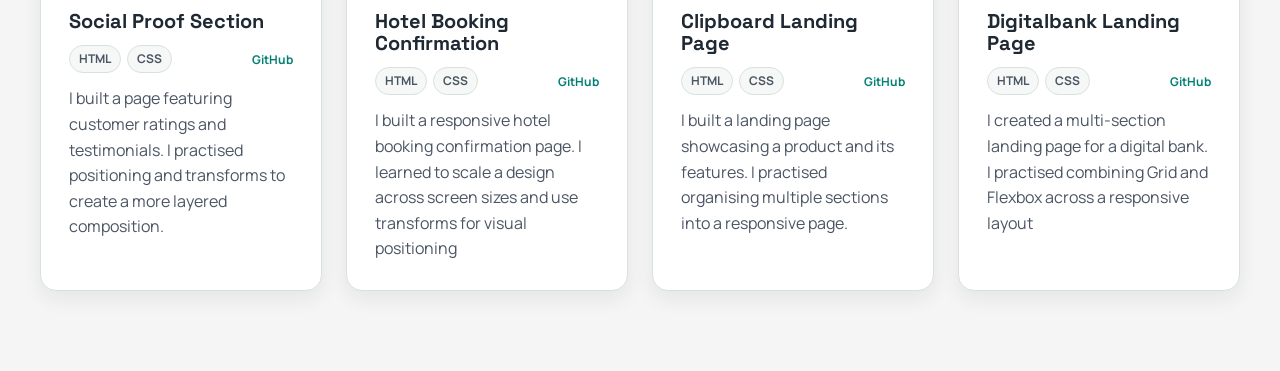
==== commit e54704a2: "Added a back to home link to each collection for easy navigation, added the right image for the js g" ====
--- a/frontend-projects/index.html
+++ b/frontend-projects/index.html
@@ -9,6 +9,7 @@
   </head>
   <body>
     <header class="project-details">
+      <a class="back-home" href="../index.html">← Back to portfolio</a>
       <h1 class="project-title">Project Gallery</h1>
       <p class="project-subtitle">
         My projects show my growth from building simple components to creating detailed, responsive landing pages while strengthening my skills in Grid and Flexbox.
--- a/frontend-projects/gallery.css
+++ b/frontend-projects/gallery.css
@@ -7,6 +7,38 @@
   padding: 2rem 1rem 2.5rem;
   text-align: center;
   margin: 0 auto;
+}
+
+.back-home {
+  display: inline-flex;
+  min-height: 2.75rem;
+  max-width: 100%;
+  align-items: center;
+  justify-content: center;
+  margin-bottom: 1.25rem;
+  padding: 0.6rem 1rem;
+  border: 1px solid var(--color-border, #d7e2df);
+  border-radius: 999px;
+  color: var(--color-text, #1f2933);
+  font-weight: 700;
+  text-align: center;
+  text-decoration: none;
+  transition:
+    background-color 180ms ease-out,
+    border-color 180ms ease-out,
+    color 180ms ease-out;
+}
+
+.back-home:hover,
+.back-home:focus-visible {
+  border-color: var(--color-link, #007f73);
+  background: var(--color-link, #007f73);
+  color: #fff;
+}
+
+.back-home:focus-visible {
+  outline: 3px solid var(--color-link, #007f73);
+  outline-offset: 3px;
 }
 
 .project-title {
@@ -275,7 +307,8 @@
   }
 
   .project-card,
-  .project-name a {
+  .project-name a,
+  .back-home {
     transition: none;
   }
 
--- a/index.css
+++ b/index.css
@@ -4,14 +4,11 @@
   --font-heading: "Space Grotesk", sans-serif;
   --font-body: "Manrope", sans-serif;
   --color-background: #f5f5f5;
-  --color-surface: #121719;
   --color-text: #1f2933;
   --color-text-muted: #4b5563;
   --color-link: #007f73;
   --color-link-hover: #00665c;
   --color-muted: #ffffff;
-  --color-accent: #2fffd5;
-  --color-highlight: #b8ff3d;
   --color-border: #d7e2df;
   --content-width: 72rem;
 }
@@ -50,6 +47,8 @@
 
 a {
   color: var(--color-text);
+  text-decoration: none;
+  font-weight: 700;
 }
 
 .container {
@@ -58,14 +57,14 @@
 }
 
 .site-header {
-  border-bottom: 1px solid rgba(255, 255, 255, 0.08);
   background: var(--color-muted);
   position: fixed;
   top: 0;
-  left: 50%;
-  transform: translateX(-50%);
+  left: 0;
+  right: 0;
   z-index: 10;
   width: min(100% - 2rem, var(--content-width));
+  margin-inline: auto;
   padding: 0;
   border-radius: 3.40282e38px;
   margin-top: 1.5rem;
@@ -76,17 +75,16 @@
   display: none;
 }
  .list-items{
-  position: fixed;
-  top: 0;
-  bottom: 0;
-
-left: -85%;
-  width: 55%;
+   position: fixed;
+   top: 0;
+   bottom: 0;
+   left: -100%;
+   width: 45%;
   display: flex;
   flex-direction: column;
   justify-content: flex-start;
   gap: 1.5em;
-  background: white;
+  background: var(--color-muted);
   padding: 5rem 2rem;
 
   transition: left 0.3s ease;
@@ -94,12 +92,11 @@
   z-index: 10;
 }
 .closebtn {
+  padding: 0;
+  cursor: pointer;
+}
+.close-icon {
   width: 20px;
-}
-a {
-  color: var(--color-text);
-  text-decoration: none;
-  font-weight: 700;
 }
 .hamburger {
   display: block;
@@ -145,10 +142,6 @@
   padding-inline: 2rem;
 }
 
-.brand,
-.nav-link {
-  text-decoration: none;
-}
 .nav-link {
   padding: 0.75rem 1.25rem;
   border-radius: 999px;
@@ -161,14 +154,7 @@
 
 nav ul {
   display: flex;
-  list-style: none;
   gap: 1.2rem;
-}
-
-nav a,
-.nav-link {
-  color: var(--color-text);
-  text-decoration: none;
 }
 
 .nav-link {
@@ -199,7 +185,9 @@
 
 .site-header button {
   background: transparent;
-  border: 1px solid var(--color-border);
+  /* border: 1px solid var(--color-border); */
+  border: none;
+  font-size: 1.6rem;
   border-radius: 0.5rem;
   color: var(--color-text);
   width: 2.5rem;
@@ -258,11 +246,6 @@
   flex-wrap: wrap;
   gap: 1rem;
   margin-top: 2rem;
-}
-@media (min-width: 700px) {
-  .hero-actions {
-    flex-direction: row;
-  }
 }
 .button {
   display: flex;
@@ -327,7 +310,6 @@
 }
 
 .about-grid {
-  /* grid-template-columns: 1.3fr 1fr; */
   align-items: start;
 }
 
@@ -376,7 +358,8 @@
 .archive-card {
   display: grid;
   min-width: 0;
-  grid-template-columns: minmax(0, 1.1fr) minmax(0, 1fr);
+   grid-template-columns: minmax(0, 1fr);
+ 
   align-items: center;
   gap: clamp(1.5rem, 4vw, 3rem);
   padding: clamp(1rem, 3vw, 2rem);
@@ -389,7 +372,17 @@
     border-color 0.2s ease,
     box-shadow 0.2s ease;
 }
-
+@media (min-width: 701px) {
+  .archive-card {
+    grid-template-columns: minmax(0, 1.1fr) minmax(0, 1fr);
+    gap: 1.5rem;
+    border-radius: 1.5rem;
+  }
+
+  .archive-preview {
+    border-radius: 1rem;
+  }
+}
 .archive-card:hover,
 .archive-card:focus-within {
   transform: translateY(-3px);
@@ -486,18 +479,7 @@
   color: var(--color-muted);
 }
 
-@media (max-width: 700px) {
-  .archive-card {
-    grid-template-columns: minmax(0, 1fr);
-    gap: 1.5rem;
-    border-radius: 1.5rem;
-  }
-
-  .archive-preview {
-    aspect-ratio: 1.5;
-    border-radius: 1rem;
-  }
-}
+
 .link {
   color: var(--color-text);
   background-color: var(--color-muted);
@@ -523,10 +505,9 @@
   outline-offset: 3px;
 }
 .contact-box {
-  display: flex;
-  flex-direction: column;
-  justify-content: space-between;
+  display: grid;
   align-items: flex-start;
+  grid-template-columns: 1fr;
   gap: 1rem;
   background-color: var(--color-text);
   color: var(--color-muted);
@@ -534,15 +515,54 @@
   border: 1px solid var(--color-border);
   border-radius: 1rem;
 }
+@media (min-width: 700px) {
+  .contact-box{
+    grid-template-columns: repeat(2, minmax(0, 1fr));
+  }
+}
 #contact-title {
   margin-bottom: 1.2rem;
-}
-/* article > p {
-  color: rgba(181, 178, 178, 0.927);
-} */
-.contact-box,
-.contact-link {
-  flex: 1;
+  
+}
+label{
+  font-weight: 600;
+}
+.contact-form{
+  display: flex;
+  flex-direction: column;
+  gap: 1rem;
+  align-items: stretch;
+  width: 100%;
+}
+.card{
+  display: flex;
+  flex-direction: column;
+  gap: 0.4rem;
+  width: 100%;
+}
+.card input,
+.card textarea{
+  width: 100%;
+  background-color: transparent;
+  border: 1px var(--color-border) solid;
+  color: var(--color-muted);
+  padding: 12px 16px;
+}
+
+.card input:hover,
+.card textarea:hover{
+   border: 1px solid var(--color-link);
+  outline-offset: 1px;
+}
+.card input:focus-visible,
+.card textarea:focus-visible{
+  outline: 3px solid var(--color-link);
+   outline-offset: 3px;
+   border: none;
+}
+::placeholder{
+  
+  color: var(--color-muted);
 }
 .site-footer {
   border-top: 1px solid gray;
@@ -555,7 +575,6 @@
   align-items: flex-start;
   flex-direction: column;
   gap: 2rem;
-  /* color: var(--color-text); */
   border-bottom: 1px solid gray;
   padding-bottom: 1.5rem;
 }
@@ -569,7 +588,6 @@
 .footer-wrap,
 .social-links {
   flex: 1;
-  gap: 2rem;
 }
 .social-links {
   display: flex;
@@ -580,7 +598,6 @@
 }
 
 .social-links a {
-  /* font-size: 1.5rem; */
   color: gray;
   text-decoration: none;
   transition: color 0.2s ease;
@@ -599,7 +616,6 @@
     transform 0.2s ease,
     border-color 0.2s ease;
 }
-/*  */
 .lin {
   color: var(--color-text);
 }
@@ -611,7 +627,6 @@
 .copyright-wrap {
   padding-block-start: 1.5rem;
   display: flex;
-  /* flex-direction: column; */
   justify-content: space-between;
   align-items: flex-start;
 }
@@ -620,8 +635,4 @@
     flex-direction: row;
   }
 }
-/* 
-
-
-
-
+
